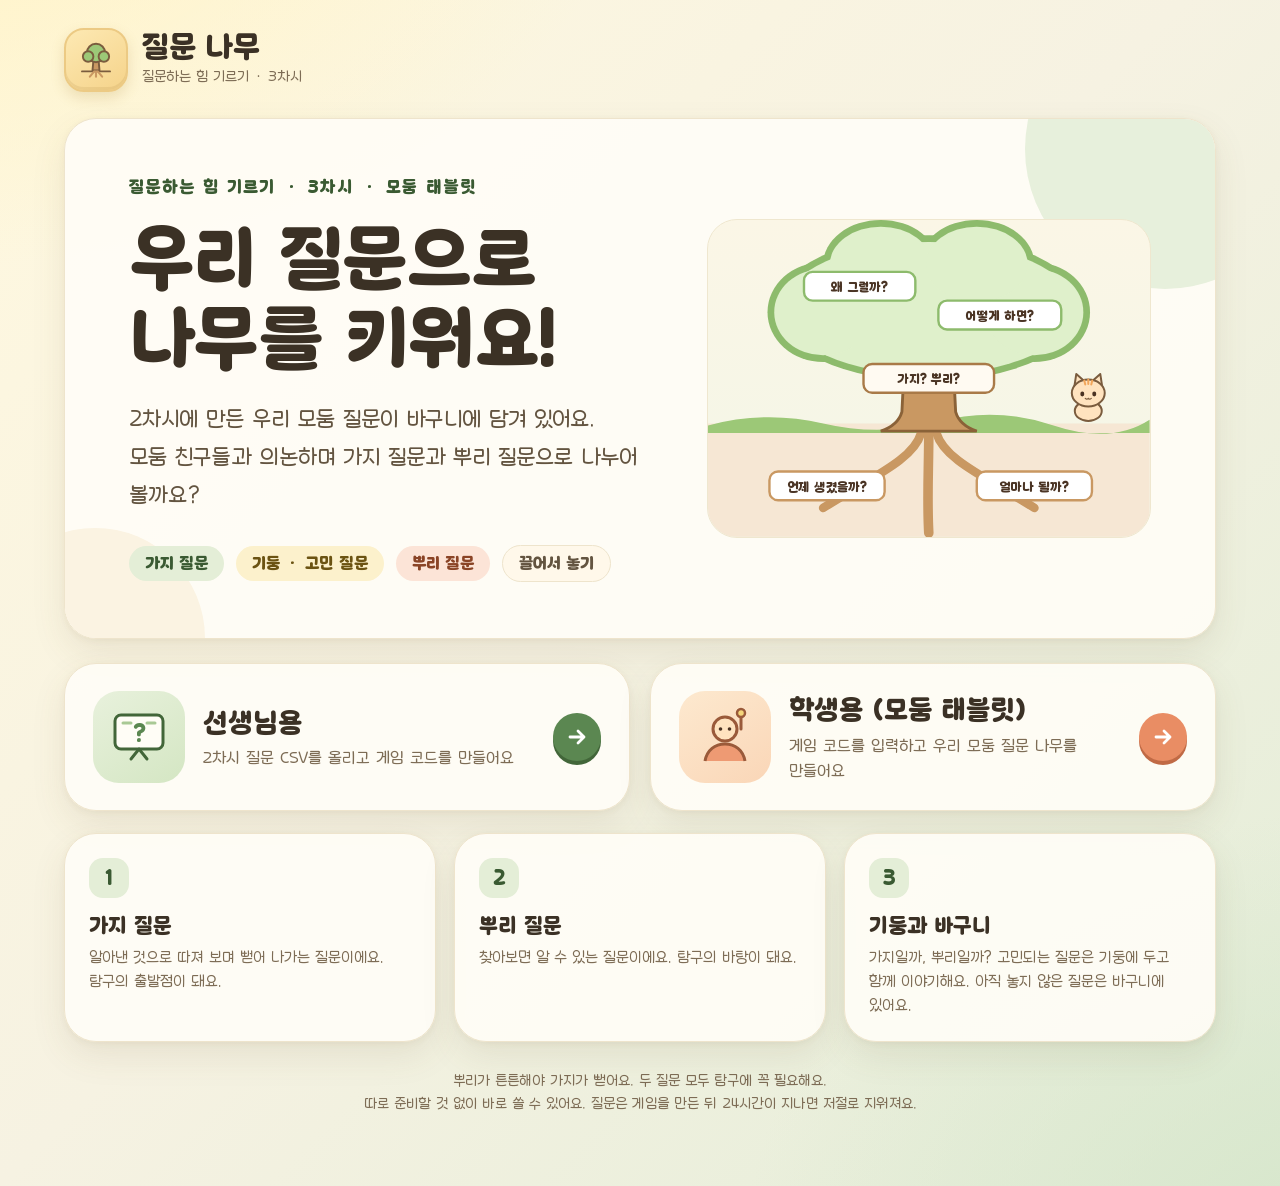
==== index.html @ ee2e4e78 "Add files via upload" ====
<!doctype html>
<html lang="ko">
<head>
  <meta charset="utf-8">
  <meta name="viewport" content="width=device-width, initial-scale=1, viewport-fit=cover">
  <title>질문 나무</title>
  <meta name="description" content="2차시에 만든 질문을 가지 질문과 뿌리 질문으로 나누어 모둠 질문 나무를 만드는 3차시 활동">
  <link rel="icon" href="assets/favicon.svg" type="image/svg+xml">
  <link rel="preload" href="assets/fonts/dunggeunmiso-b.woff2" as="font" type="font/woff2" crossorigin>
  <link rel="stylesheet" href="css/app.css">
</head>
<body>
  <main class="page">
    <header class="topbar">
      <div id="brand"></div>
      <div class="spacer"></div>
    </header>

    <section class="card pad-lg" aria-labelledby="hero-title">
      <span class="deco green" style="width:280px;height:280px;right:-90px;top:-110px"></span>
      <span class="deco cream" style="width:220px;height:220px;left:-80px;bottom:-110px"></span>
      <div class="hero">
        <div>
          <div class="eyebrow">질문하는 힘 기르기 · 3차시 · 모둠 태블릿</div>
          <h1 class="display" id="hero-title">우리 질문으로<br>나무를 키워요!</h1>
          <p class="lead">2차시에 만든 우리 모둠 질문이 바구니에 담겨 있어요.<br>모둠 친구들과 의논하며 가지 질문과 뿌리 질문으로 나누어 볼까요?</p>
          <div class="row">
            <span class="chip">가지 질문</span>
            <span class="chip butter">기둥 · 고민 질문</span>
            <span class="chip apricot">뿌리 질문</span>
            <span class="chip cream">끌어서 놓기</span>
          </div>
        </div>
        <div class="hero-art" id="hero-art"></div>
      </div>
    </section>

    <section class="choices" aria-label="사용자 고르기">
      <a class="choice teacher" href="teacher.html">
        <span class="art" id="art-teacher"></span>
        <span>
          <span class="t">선생님용</span>
          <span class="d" style="display:block">2차시 질문 CSV를 올리고 게임 코드를 만들어요</span>
        </span>
        <span class="go" id="go-1"></span>
      </a>
      <a class="choice student" href="student.html">
        <span class="art" id="art-student"></span>
        <span>
          <span class="t">학생용 (모둠 태블릿)</span>
          <span class="d" style="display:block">게임 코드를 입력하고 우리 모둠 질문 나무를 만들어요</span>
        </span>
        <span class="go" id="go-2"></span>
      </a>
    </section>

    <section class="steps" aria-label="활동 방법">
      <div class="card step">
        <div class="num">1</div>
        <div class="t">가지 질문</div>
        <div class="d">알아낸 것으로 따져 보며 뻗어 나가는 질문이에요. 탐구의 출발점이 돼요.</div>
      </div>
      <div class="card step">
        <div class="num">2</div>
        <div class="t">뿌리 질문</div>
        <div class="d">찾아보면 알 수 있는 질문이에요. 탐구의 바탕이 돼요.</div>
      </div>
      <div class="card step">
        <div class="num">3</div>
        <div class="t">기둥과 바구니</div>
        <div class="d">가지일까, 뿌리일까? 고민되는 질문은 기둥에 두고 함께 이야기해요. 아직 놓지 않은 질문은 바구니에 있어요.</div>
      </div>
    </section>

    <p class="foot">뿌리가 튼튼해야 가지가 뻗어요. 두 질문 모두 탐구에 꼭 필요해요.<br>따로 준비할 것 없이 바로 쓸 수 있어요. 질문은 게임을 만든 뒤 24시간이 지나면 저절로 지워져요.</p>
  </main>

  <script type="module">
    import { brandHtml, heroTreeArt, teacherArt, studentArt, ICON } from './js/ui.js';
    document.getElementById('brand').innerHTML = brandHtml();
    document.getElementById('hero-art').innerHTML = '<div class="art-frame">' + heroTreeArt() + '</div>';
    document.getElementById('art-teacher').innerHTML = teacherArt();
    document.getElementById('art-student').innerHTML = studentArt();
    document.getElementById('go-1').innerHTML = ICON.arrow;
    document.getElementById('go-2').innerHTML = ICON.arrow;
  </script>
</body>
</html>
---- css/app.css ----
/* 질문 기차 게임 · 공통 스타일
   색과 모양은 아래 :root 변수에서 한꺼번에 바꿀 수 있다.
   화면 기준: 노트북(1280~1920px)과 태블릿(가로 1024~1366px, 세로 768~834px). 휴대폰은 고려하지 않는다. */

@font-face {
  font-family: 'Dunggeunmiso';
  src: url('../assets/fonts/dunggeunmiso-r.woff2') format('woff2');
  font-weight: 400;
  font-display: swap;
}
@font-face {
  font-family: 'Dunggeunmiso';
  src: url('../assets/fonts/dunggeunmiso-b.woff2') format('woff2');
  font-weight: 700;
  font-display: swap;
}

:root {
  --font: 'Dunggeunmiso', 'Apple SD Gothic Neo', 'Malgun Gothic', 'Noto Sans KR', sans-serif;

  --bg-1: #fff8df;
  --bg-2: #f6f2e2;
  --bg-3: #e3edd8;

  --paper: #fffdf7;
  --paper-2: #fff8ea;
  --paper-glass: rgba(255, 253, 247, 0.92);
  --line: #eee4cc;
  --line-strong: #e1d0a9;

  --ink: #3b3125;
  --ink-2: #635440;
  --ink-3: #7d6c55;

  --green: #5b8751;
  --green-dark: #426639;
  --green-soft: #e4eed7;
  --green-softer: #f0f5e8;
  --green-ink: #3a5a32;

  --wood: #e8c48a;
  --wood-dark: #c79856;
  --cream-btn: #fff5dc;
  --cream-btn-line: #e8d4a2;
  --cream-btn-shadow: #e2c995;

  --apricot: #e98d64;
  --apricot-dark: #c06a45;
  --apricot-soft: #fce4d7;
  --butter: #f4d57a;
  --butter-soft: #fcf1cc;
  --danger: #b84a3a;
  --danger-soft: #fbe3dd;

  --rail: #c7a676;
  --rail-dark: #a98656;

  --r-xl: 32px;
  --r-lg: 24px;
  --r-md: 18px;
  --r-sm: 12px;

  --shadow-card: 0 14px 34px rgba(112, 90, 48, 0.1), 0 2px 6px rgba(112, 90, 48, 0.06);
  --shadow-soft: 0 6px 16px rgba(112, 90, 48, 0.08);
}

* {
  box-sizing: border-box;
}

html,
body {
  margin: 0;
  padding: 0;
}

html {
  min-height: 100%;
  background-color: var(--bg-2);
  background-image:
    radial-gradient(1100px 620px at -5% -10%, #fff3c6 0%, rgba(255, 243, 198, 0) 62%),
    radial-gradient(1000px 720px at 105% 105%, #d6e6cb 0%, rgba(214, 230, 203, 0) 60%),
    linear-gradient(135deg, var(--bg-1) 0%, var(--bg-2) 48%, var(--bg-3) 100%);
  background-repeat: no-repeat;
  background-size: 100% 100%;
}

body {
  font-family: var(--font);
  color: var(--ink);
  min-height: 100vh;
  background: transparent;
  -webkit-font-smoothing: antialiased;
  line-height: 1.5;
  word-break: keep-all;
  overflow-wrap: break-word;
}

img {
  max-width: 100%;
  display: block;
}

button,
input,
select,
textarea {
  font: inherit;
  color: inherit;
}

a {
  color: var(--green-ink);
}

.sr-only {
  position: absolute !important;
  width: 1px;
  height: 1px;
  overflow: hidden;
  clip: rect(0 0 0 0);
  white-space: nowrap;
}

/* ── 레이아웃 ─────────────────────────────── */

.page {
  max-width: 1200px;
  margin: 0 auto;
  padding: 28px 24px 56px;
}

.page.wide {
  max-width: 1600px;
}

.stack {
  display: flex;
  flex-direction: column;
  gap: 16px;
}

.row {
  display: flex;
  align-items: center;
  gap: 12px;
  flex-wrap: wrap;
}

.spacer {
  flex: 1;
}

.hidden {
  display: none !important;
}

/* ── 머리말(브랜드) ─────────────────────────── */

.topbar {
  display: flex;
  align-items: center;
  gap: 16px;
  margin-bottom: 26px;
  flex-wrap: wrap;
}

.brand {
  display: flex;
  align-items: center;
  gap: 14px;
  text-decoration: none;
  color: inherit;
}

.brand-tile {
  width: 64px;
  height: 64px;
  border-radius: 20px;
  background: linear-gradient(145deg, #fde9b3, #f5d38a);
  border: 2px solid #ecca84;
  box-shadow: inset 0 -3px 0 rgba(150, 110, 40, 0.12), 0 6px 14px rgba(170, 130, 50, 0.2);
  display: flex;
  align-items: center;
  justify-content: center;
  flex-shrink: 0;
}

.brand-name {
  font-size: 30px;
  font-weight: 700;
  line-height: 1.1;
  letter-spacing: -0.01em;
}

.brand-sub {
  font-size: 15px;
  color: var(--ink-3);
}

/* ── 카드 ─────────────────────────────────── */

.card {
  background: var(--paper-glass);
  border: 1px solid var(--line);
  border-radius: var(--r-xl);
  box-shadow: var(--shadow-card);
  position: relative;
  overflow: hidden;
}

.card.pad {
  padding: 32px;
}

.card.pad-lg {
  padding: 56px 64px;
}

.card .deco {
  position: absolute;
  border-radius: 50%;
  pointer-events: none;
  z-index: 0;
}

.card > *:not(.deco) {
  position: relative;
  z-index: 1;
}

.deco.green {
  background: #e7f0dc;
}

.deco.cream {
  background: #fbf3e2;
}

.deco.butter {
  background: #fdf1cf;
}

.section-title {
  font-size: 24px;
  font-weight: 700;
  margin: 0 0 4px;
}

.section-desc {
  color: var(--ink-3);
  margin: 0;
  font-size: 17px;
}

.eyebrow {
  color: var(--green-ink);
  font-weight: 700;
  font-size: 17px;
  letter-spacing: 0.08em;
}

.display {
  font-size: clamp(40px, 5.6vw, 76px);
  line-height: 1.12;
  font-weight: 700;
  margin: 18px 0 22px;
  letter-spacing: -0.01em;
}

.lead {
  font-size: clamp(18px, 2vw, 23px);
  color: var(--ink-2);
  margin: 0 0 30px;
  line-height: 1.65;
}

/* ── 버튼 ─────────────────────────────────── */

.btn {
  border: 0;
  border-radius: var(--r-md);
  padding: 15px 28px;
  min-height: 56px;
  font-size: 20px;
  font-weight: 700;
  display: inline-flex;
  align-items: center;
  justify-content: center;
  gap: 10px;
  cursor: pointer;
  text-decoration: none;
  transition: transform 0.08s ease, box-shadow 0.08s ease, background 0.15s ease, opacity 0.15s;
  user-select: none;
  -webkit-tap-highlight-color: transparent;
  white-space: nowrap;
}

.btn:focus-visible,
.seg button:focus-visible,
.photo-opt:focus-visible,
.choice:focus-visible,
.group-pick:focus-visible {
  outline: 4px solid rgba(91, 135, 81, 0.45);
  outline-offset: 3px;
}

.btn-primary {
  background: var(--green);
  color: #fff;
  box-shadow: 0 5px 0 var(--green-dark), 0 12px 20px rgba(66, 102, 57, 0.2);
}

.btn-primary:hover {
  background: #54804a;
}

.btn-primary:active {
  transform: translateY(4px);
  box-shadow: 0 1px 0 var(--green-dark), 0 4px 10px rgba(66, 102, 57, 0.2);
}

.btn-apricot {
  background: var(--apricot);
  color: #fff;
  box-shadow: 0 5px 0 var(--apricot-dark), 0 12px 20px rgba(192, 106, 69, 0.2);
}

.btn-apricot:active {
  transform: translateY(4px);
  box-shadow: 0 1px 0 var(--apricot-dark);
}

.btn-cream {
  background: var(--cream-btn);
  color: var(--ink);
  border: 1.5px solid var(--cream-btn-line);
  box-shadow: 0 4px 0 var(--cream-btn-shadow);
}

.btn-cream:hover {
  background: #fff1cf;
}

.btn-cream:active {
  transform: translateY(3px);
  box-shadow: 0 1px 0 var(--cream-btn-shadow);
}

.btn-ghost {
  background: transparent;
  color: var(--ink-2);
  min-height: 44px;
  padding: 8px 14px;
}

.btn-ghost:hover {
  background: rgba(255, 255, 255, 0.6);
}

.btn-danger {
  background: #fff;
  color: var(--danger);
  border: 1.5px solid #ecc2b8;
  box-shadow: 0 4px 0 #e8b5aa;
}

.btn-lg {
  min-height: 68px;
  font-size: 24px;
  padding: 18px 36px;
  border-radius: 22px;
}

.btn-sm {
  min-height: 44px;
  font-size: 17px;
  padding: 8px 16px;
  border-radius: 14px;
}

.btn[disabled],
.btn.disabled {
  opacity: 0.45;
  cursor: not-allowed;
  transform: none !important;
}

.btn-icon {
  width: 52px;
  height: 52px;
  min-height: 0;
  padding: 0;
  border-radius: 16px;
}

/* ── 칩 · 배지 ─────────────────────────────── */

.chip {
  display: inline-flex;
  align-items: center;
  gap: 8px;
  padding: 8px 16px;
  border-radius: 999px;
  background: var(--green-soft);
  color: var(--green-ink);
  font-weight: 700;
  font-size: 16px;
  line-height: 1.2;
}

.chip.cream {
  background: var(--paper-2);
  color: var(--ink-2);
  border: 1px solid var(--line);
}

.chip.butter {
  background: var(--butter-soft);
  color: #6b5312;
}

.chip.apricot {
  background: var(--apricot-soft);
  color: #8a4426;
}

.badge {
  display: inline-flex;
  align-items: center;
  justify-content: center;
  min-width: 34px;
  height: 34px;
  padding: 0 10px;
  border-radius: 999px;
  font-weight: 700;
  font-size: 17px;
}

.dot {
  width: 10px;
  height: 10px;
  border-radius: 50%;
  background: #8fbf73;
  display: inline-block;
  flex-shrink: 0;
}

.dot.off {
  background: #cdbfa6;
}

/* ── 입력 ─────────────────────────────────── */

.field {
  display: flex;
  flex-direction: column;
  gap: 8px;
}

.field > label,
.field-label {
  font-weight: 700;
  font-size: 19px;
}

.field .hint {
  font-size: 15px;
  color: var(--ink-3);
}

.input {
  width: 100%;
  font-size: 22px;
  padding: 16px 18px;
  border-radius: var(--r-md);
  border: 2px solid var(--line-strong);
  background: #fffefa;
  color: var(--ink);
  outline: none;
  transition: border-color 0.15s, box-shadow 0.15s;
}

.input:focus {
  border-color: var(--green);
  box-shadow: 0 0 0 4px rgba(91, 135, 81, 0.18);
}

.input::placeholder {
  color: #b2a38a;
}

textarea.input {
  resize: vertical;
  min-height: 140px;
  font-size: 16px;
  font-family: ui-monospace, Menlo, Consolas, monospace;
}

.input.code {
  font-size: 44px;
  letter-spacing: 0.35em;
  text-align: center;
  font-weight: 700;
  padding: 12px 18px 12px calc(18px + 0.35em);
}

/* 세그먼트 선택 */
.seg {
  display: flex;
  flex-wrap: wrap;
  gap: 10px;
}

.seg button {
  min-height: 52px;
  min-width: 64px;
  padding: 10px 18px;
  border-radius: 16px;
  border: 2px solid var(--line-strong);
  background: #fffefa;
  font-size: 19px;
  font-weight: 700;
  color: var(--ink-2);
  cursor: pointer;
  transition: all 0.12s;
}

.seg button[aria-pressed='true'] {
  border-color: var(--green);
  background: var(--green-soft);
  color: var(--green-ink);
  box-shadow: 0 3px 0 #c5d8b6;
}

.stepper {
  display: inline-flex;
  align-items: center;
  gap: 14px;
}

.stepper .value {
  font-size: 34px;
  font-weight: 700;
  min-width: 70px;
  text-align: center;
}

/* ── 알림 띠 · 토스트 · 모달 ───────────────── */

.notice {
  display: flex;
  gap: 14px;
  align-items: flex-start;
  padding: 16px 20px;
  border-radius: var(--r-lg);
  background: var(--butter-soft);
  border: 1px solid #f0dc9c;
  color: #5e4a12;
  font-size: 17px;
}

.notice.green {
  background: var(--green-softer);
  border-color: #d3e3c4;
  color: var(--green-ink);
}

.notice.apricot {
  background: var(--apricot-soft);
  border-color: #f2c4ad;
  color: #7b3c20;
}

.notice strong {
  display: block;
  font-size: 18px;
}

#toasts {
  position: fixed;
  top: 18px;
  left: 50%;
  transform: translateX(-50%);
  z-index: 1000;
  display: flex;
  flex-direction: column;
  gap: 10px;
  align-items: center;
  pointer-events: none;
  width: min(92vw, 560px);
}

.toast {
  pointer-events: auto;
  background: #3b3125;
  color: #fff8ea;
  padding: 14px 22px;
  border-radius: 18px;
  font-size: 18px;
  box-shadow: 0 10px 26px rgba(40, 30, 15, 0.25);
  animation: toast-in 0.25s ease;
  text-align: center;
}

.toast.good {
  background: var(--green-dark);
}

.toast.warn {
  background: #8a4a2a;
}

@keyframes toast-in {
  from {
    opacity: 0;
    transform: translateY(-10px);
  }
}

.modal-back {
  position: fixed;
  inset: 0;
  background: rgba(59, 45, 25, 0.38);
  backdrop-filter: blur(3px);
  -webkit-backdrop-filter: blur(3px);
  z-index: 900;
  display: flex;
  align-items: center;
  justify-content: center;
  padding: 20px;
  animation: fade 0.18s ease;
}

.modal {
  background: var(--paper);
  border-radius: var(--r-xl);
  border: 1px solid var(--line);
  box-shadow: 0 24px 60px rgba(40, 30, 15, 0.3);
  max-width: 560px;
  width: 100%;
  max-height: 92vh;
  overflow: auto;
  padding: 30px;
}

.modal.wide {
  max-width: 1100px;
  padding: 18px;
}

.modal h2 {
  margin: 0 0 8px;
  font-size: 26px;
}

.modal p {
  color: var(--ink-2);
  font-size: 18px;
  margin: 0 0 20px;
}

.modal .actions {
  display: flex;
  gap: 12px;
  justify-content: flex-end;
  flex-wrap: wrap;
  margin-top: 8px;
}

@keyframes fade {
  from {
    opacity: 0;
  }
}

.offline-bar {
  position: fixed;
  left: 0;
  right: 0;
  bottom: 0;
  z-index: 950;
  background: #8a4a2a;
  color: #fff;
  text-align: center;
  padding: 10px 16px;
  font-size: 17px;
}

/* ── 시작 화면 ─────────────────────────────── */

.hero {
  display: grid;
  grid-template-columns: minmax(0, 1.25fr) minmax(0, 1fr);
  gap: 24px;
  align-items: center;
}

.hero-art {
  display: flex;
  align-items: center;
  justify-content: center;
}

.hero-art .art-frame {
  width: 100%;
  max-width: 470px;
  border-radius: 30px;
  overflow: hidden;
  background: linear-gradient(180deg, #fbf6e6 0%, #f3f6e7 100%);
  border: 1px solid #efe7cf;
}

.hero-art svg {
  width: 100%;
  height: auto;
  display: block;
}

.choices {
  display: grid;
  grid-template-columns: repeat(2, minmax(0, 1fr));
  gap: 20px;
  margin-top: 24px;
}

.choice {
  display: flex;
  gap: 18px;
  align-items: center;
  padding: 26px 28px;
  border-radius: var(--r-xl);
  border: 1.5px solid var(--line);
  background: var(--paper-glass);
  box-shadow: var(--shadow-card);
  text-decoration: none;
  color: inherit;
  position: relative;
  overflow: hidden;
  transition: transform 0.15s ease, box-shadow 0.15s ease, border-color 0.15s;
}

.choice:hover {
  transform: translateY(-3px);
  border-color: #d9c792;
  box-shadow: 0 20px 40px rgba(112, 90, 48, 0.14);
}

.choice .art {
  width: 92px;
  height: 92px;
  border-radius: 26px;
  display: flex;
  align-items: center;
  justify-content: center;
  flex-shrink: 0;
}

.choice.teacher .art {
  background: linear-gradient(145deg, #e8f1dc, #d4e6c3);
}

.choice.student .art {
  background: linear-gradient(145deg, #fde9cf, #fad6b7);
}

.choice .t {
  font-size: 27px;
  font-weight: 700;
}

.choice .d {
  color: var(--ink-3);
  font-size: 17px;
  margin-top: 2px;
}

.choice .go {
  margin-left: auto;
  width: 48px;
  height: 48px;
  border-radius: 50%;
  display: flex;
  align-items: center;
  justify-content: center;
  flex-shrink: 0;
}

.choice.teacher .go {
  background: var(--green);
  box-shadow: 0 4px 0 var(--green-dark);
}

.choice.student .go {
  background: var(--apricot);
  box-shadow: 0 4px 0 var(--apricot-dark);
}

.steps {
  display: grid;
  grid-template-columns: repeat(3, minmax(0, 1fr));
  gap: 18px;
  margin-top: 22px;
}

.step {
  padding: 24px;
}

.step .num {
  width: 40px;
  height: 40px;
  border-radius: 14px;
  background: var(--green-soft);
  color: var(--green-ink);
  font-weight: 700;
  font-size: 20px;
  display: flex;
  align-items: center;
  justify-content: center;
  margin-bottom: 12px;
}

.step .t {
  font-size: 21px;
  font-weight: 700;
}

.step .d {
  color: var(--ink-3);
  font-size: 16px;
  margin-top: 4px;
}

.foot {
  margin-top: 28px;
  text-align: center;
  color: var(--ink-3);
  font-size: 15px;
}

/* ── 사진 고르기 ───────────────────────────── */

.photo-grid {
  display: grid;
  grid-template-columns: repeat(4, minmax(0, 1fr));
  gap: 16px;
}

.photo-opt {
  border: 2px solid var(--line);
  background: #fffefa;
  border-radius: 22px;
  padding: 8px 8px 12px;
  cursor: pointer;
  text-align: left;
  position: relative;
  transition: border-color 0.15s, box-shadow 0.15s, transform 0.15s;
}

.photo-opt:hover {
  transform: translateY(-2px);
}

.photo-opt img,
.photo-opt .upload-face {
  width: 100%;
  aspect-ratio: 16 / 9;
  object-fit: cover;
  border-radius: 15px;
  background: #efe6d2;
}

.photo-opt .upload-face {
  display: flex;
  flex-direction: column;
  align-items: center;
  justify-content: center;
  gap: 6px;
  border: 2px dashed #d8c69c;
  background: #fffaf0;
  color: var(--ink-3);
  font-size: 15px;
}

.photo-opt .pt {
  font-weight: 700;
  font-size: 17px;
  margin: 10px 6px 0;
  line-height: 1.3;
}

.photo-opt .ph {
  font-size: 14px;
  color: var(--ink-3);
  margin: 2px 6px 0;
  line-height: 1.35;
}

.photo-opt[aria-pressed='true'] {
  border-color: var(--green);
  box-shadow: 0 0 0 4px rgba(91, 135, 81, 0.2);
}

.photo-opt .check {
  position: absolute;
  top: 16px;
  right: 16px;
  width: 36px;
  height: 36px;
  border-radius: 50%;
  background: var(--green);
  display: none;
  align-items: center;
  justify-content: center;
  box-shadow: 0 3px 0 var(--green-dark);
}

.photo-opt[aria-pressed='true'] .check {
  display: flex;
}

/* ── 설정 폼 ───────────────────────────────── */

.setup-grid {
  display: grid;
  grid-template-columns: minmax(0, 1fr) minmax(0, 1fr);
  gap: 28px 36px;
}

.setup-grid .full {
  grid-column: 1 / -1;
}

.form-num {
  display: inline-flex;
  width: 30px;
  height: 30px;
  border-radius: 10px;
  background: var(--green-soft);
  color: var(--green-ink);
  align-items: center;
  justify-content: center;
  font-size: 16px;
  font-weight: 700;
  margin-right: 8px;
}

.mode-pick {
  display: grid;
  grid-template-columns: repeat(2, minmax(0, 1fr));
  gap: 14px;
}

.mode-pick button {
  text-align: left;
  padding: 18px 20px;
  border-radius: 20px;
  border: 2px solid var(--line-strong);
  background: #fffefa;
  cursor: pointer;
}

.mode-pick button .t {
  font-weight: 700;
  font-size: 20px;
}

.mode-pick button .d {
  font-size: 15px;
  color: var(--ink-3);
  margin-top: 2px;
}

.mode-pick button[aria-pressed='true'] {
  border-color: var(--green);
  background: var(--green-softer);
  box-shadow: 0 3px 0 #c5d8b6;
}

.mode-pick button[disabled] {
  opacity: 0.55;
  cursor: not-allowed;
}

/* ── 대기실 ───────────────────────────────── */

.lobby {
  display: grid;
  grid-template-columns: 420px minmax(0, 1fr);
  gap: 24px;
  align-items: start;
}

.code-tiles {
  display: flex;
  gap: 12px;
  justify-content: center;
}

.code-tiles span {
  width: 82px;
  height: 104px;
  border-radius: 22px;
  background: #fff;
  border: 1.5px solid var(--line);
  box-shadow: 0 6px 0 #ece0c4;
  font-size: 64px;
  font-weight: 700;
  display: flex;
  align-items: center;
  justify-content: center;
  color: var(--ink);
}

.qr-box {
  background: #fff;
  border-radius: 22px;
  border: 1.5px solid var(--line);
  padding: 14px;
  width: 210px;
  height: 210px;
  margin: 0 auto;
}

.qr-box svg {
  width: 100%;
  height: 100%;
  display: block;
}

.join-url {
  font-size: 15px;
  color: var(--ink-3);
  text-align: center;
  word-break: break-all;
}

.groups-grid {
  display: grid;
  grid-template-columns: repeat(auto-fill, minmax(230px, 1fr));
  gap: 16px;
}

.group-card {
  border-radius: 24px;
  background: var(--paper-glass);
  border: 1.5px solid var(--line);
  box-shadow: var(--shadow-soft);
  overflow: hidden;
  min-height: 170px;
  display: flex;
  flex-direction: column;
}

.group-card .gh {
  display: flex;
  align-items: center;
  gap: 10px;
  padding: 12px 16px;
  font-weight: 700;
  font-size: 20px;
}

.group-card .gb {
  padding: 10px 14px 14px;
  display: flex;
  flex-wrap: wrap;
  gap: 8px;
  align-content: flex-start;
  flex: 1;
}

.group-card .empty {
  color: var(--ink-3);
  font-size: 15px;
  padding: 4px 2px;
}

.pchip {
  display: inline-flex;
  align-items: center;
  gap: 7px;
  padding: 7px 12px;
  border-radius: 999px;
  background: #fff;
  border: 1.5px solid var(--line);
  font-size: 17px;
  font-weight: 700;
  cursor: pointer;
}

.pchip .ord {
  font-size: 13px;
  color: var(--ink-3);
  font-weight: 700;
}

.pchip.off {
  opacity: 0.55;
}

.pchip.me {
  border-color: var(--green);
  background: var(--green-softer);
}

.pchip.turn {
  border-color: #e3b33b;
  background: var(--butter-soft);
  box-shadow: 0 3px 0 #ead48d;
}

.big-count {
  font-size: 18px;
  color: var(--ink-2);
}

/* ── 기차 ─────────────────────────────────── */

.lanes {
  display: flex;
  flex-direction: column;
  gap: 12px;
}

.lane {
  display: grid;
  grid-template-columns: 150px minmax(0, 1fr) 110px;
  align-items: center;
  gap: 14px;
  padding: 10px 18px 10px 16px;
  background: rgba(255, 253, 247, 0.72);
  border: 1px solid var(--line);
  border-radius: 24px;
  min-height: 104px;
  position: relative;
}

.lane.is-lead {
  background: rgba(253, 243, 206, 0.85);
  border-color: #efd88e;
}

.lane .who {
  display: flex;
  flex-direction: column;
  gap: 2px;
  min-width: 0;
}

.lane .gname {
  font-size: 26px;
  font-weight: 700;
  display: flex;
  align-items: center;
  gap: 8px;
}

.lane .turn-now {
  font-size: 17px;
  color: var(--ink-2);
  white-space: nowrap;
  overflow: hidden;
  text-overflow: ellipsis;
}

.lane .count {
  text-align: right;
}

.lane .count .n {
  font-size: 40px;
  font-weight: 700;
  line-height: 1;
}

.lane .count .u {
  font-size: 16px;
  color: var(--ink-3);
}

.track {
  position: relative;
  height: var(--track-h, 88px);
  display: flex;
  align-items: flex-end;
  padding-bottom: 12px;
  overflow: hidden;
}

.track::before {
  content: '';
  position: absolute;
  left: 0;
  right: 0;
  bottom: 4px;
  height: 7px;
  border-top: 3px solid var(--rail);
  border-bottom: 3px solid var(--rail);
  background: repeating-linear-gradient(90deg, transparent 0 14px, var(--rail-dark) 14px 18px);
  opacity: 0.85;
}

.train {
  display: flex;
  align-items: flex-end;
  gap: var(--gap, 6px);
  position: relative;
  z-index: 1;
}

.loco {
  flex-shrink: 0;
  margin-right: 2px;
}

.car {
  --w: 48px;
  width: var(--w);
  height: calc(var(--w) * 0.86);
  border-radius: calc(var(--w) * 0.2);
  background: var(--car-bg, #fffdf6);
  border: 2.5px solid #7a5c3e;
  display: flex;
  align-items: center;
  justify-content: center;
  font-weight: 700;
  font-size: calc(var(--w) * 0.46);
  color: #8a6a4a;
  position: relative;
  flex-shrink: 0;
  margin-bottom: 6px;
}

.car::before,
.car::after {
  content: '';
  position: absolute;
  bottom: -8px;
  width: 11px;
  height: 11px;
  border-radius: 50%;
  background: #ffe3bf;
  border: 2.5px solid #7a5c3e;
}

.car::before {
  left: 18%;
}

.car::after {
  right: 18%;
}

.car.new {
  animation: car-in 0.45s cubic-bezier(0.2, 0.9, 0.3, 1.3);
}

@keyframes car-in {
  from {
    transform: translateX(40px) scale(0.6);
    opacity: 0;
  }
}

.more {
  flex-shrink: 0;
  margin-bottom: 10px;
  padding: 6px 12px;
  border-radius: 999px;
  background: #fff;
  border: 2px dashed #b99a74;
  font-weight: 700;
  font-size: 17px;
}

/* 질문이 보이는 칸 (우리 모둠, 결과) */
.qcars {
  display: flex;
  gap: 14px;
  overflow-x: auto;
  padding: 6px 4px 16px;
  scroll-behavior: smooth;
  align-items: stretch;
}

.qcar {
  flex: 0 0 220px;
  border-radius: 18px;
  background: #fffdf6;
  border: 2px solid #8a6a4a;
  padding: 12px 14px 16px;
  position: relative;
  box-shadow: 0 4px 0 #e6d6b6;
}

.qcar .meta {
  font-size: 14px;
  color: var(--ink-3);
  display: flex;
  justify-content: space-between;
  gap: 8px;
}

.qcar .q {
  font-size: 19px;
  line-height: 1.4;
  margin-top: 4px;
  word-break: keep-all;
  overflow-wrap: anywhere;
}

.qcar.new {
  animation: car-in 0.45s cubic-bezier(0.2, 0.9, 0.3, 1.3);
}

.qcar.next {
  border-style: dashed;
  border-color: #c3a983;
  background: transparent;
  box-shadow: none;
  color: var(--ink-3);
  display: flex;
  align-items: center;
  justify-content: center;
  font-size: 17px;
  flex-basis: 140px;
}

/* ── 진행 화면 머리 ─────────────────────────── */

.board-head {
  display: grid;
  grid-template-columns: 280px minmax(0, 1fr) auto;
  gap: 20px;
  align-items: stretch;
  margin-bottom: 18px;
}

.photo-frame {
  border-radius: 22px;
  overflow: hidden;
  border: 1.5px solid var(--line);
  background: #efe6d2;
  box-shadow: var(--shadow-soft);
  cursor: zoom-in;
  padding: 0;
  display: block;
  width: 100%;
}

.photo-frame img {
  width: 100%;
  aspect-ratio: 16 / 9;
  object-fit: cover;
}

.rules {
  display: flex;
  flex-direction: column;
  gap: 8px;
  justify-content: center;
}

.rules .chip {
  font-size: 18px;
  align-self: flex-start;
}

.timer-card {
  padding: 16px 26px;
  text-align: center;
  min-width: 220px;
  display: flex;
  flex-direction: column;
  justify-content: center;
}

.timer-card .lbl {
  font-size: 16px;
  color: var(--ink-3);
}

.timer {
  font-size: 66px;
  font-weight: 700;
  line-height: 1.05;
  font-variant-numeric: tabular-nums;
}

.timer.low {
  color: var(--apricot-dark);
}

.progress {
  height: 10px;
  border-radius: 999px;
  background: #efe6d2;
  overflow: hidden;
  margin-top: 8px;
}

.progress > i {
  display: block;
  height: 100%;
  background: var(--green);
  border-radius: 999px;
  transition: width 0.4s linear;
}

.board-foot {
  display: flex;
  align-items: center;
  gap: 16px;
  margin-top: 18px;
  flex-wrap: wrap;
}

.cheer {
  display: flex;
  align-items: center;
  gap: 12px;
  font-size: 19px;
  color: var(--ink-2);
}

.pause-cover {
  position: fixed;
  inset: 0;
  z-index: 800;
  background: rgba(255, 250, 235, 0.82);
  backdrop-filter: blur(4px);
  -webkit-backdrop-filter: blur(4px);
  display: flex;
  flex-direction: column;
  align-items: center;
  justify-content: center;
  gap: 16px;
  text-align: center;
  font-size: 30px;
  font-weight: 700;
}

/* ── 결과 ─────────────────────────────────── */

.podium {
  display: grid;
  grid-template-columns: repeat(auto-fill, minmax(200px, 1fr));
  gap: 14px;
}

.rank-card {
  border-radius: 24px;
  padding: 18px 20px;
  background: var(--paper-glass);
  border: 1.5px solid var(--line);
  display: flex;
  align-items: center;
  gap: 14px;
}

.rank-card.first {
  background: linear-gradient(145deg, #fff3c9, #fde6a6);
  border-color: #efd27d;
  box-shadow: 0 8px 0 #ecd28a;
}

.rank-card .rk {
  font-size: 30px;
  font-weight: 700;
  width: 54px;
  height: 54px;
  border-radius: 18px;
  background: #fff;
  display: flex;
  align-items: center;
  justify-content: center;
  flex-shrink: 0;
}

.rank-card .gn {
  font-size: 22px;
  font-weight: 700;
}

.rank-card .ln {
  color: var(--ink-2);
  font-size: 17px;
}

.result-group {
  padding: 22px 24px 10px;
}

.result-group .rh {
  display: flex;
  align-items: center;
  gap: 12px;
  margin-bottom: 8px;
  flex-wrap: wrap;
}

.result-group .rh .gn {
  font-size: 24px;
  font-weight: 700;
}

.qcar .del {
  opacity: 0;
  position: absolute;
  top: 6px;
  right: 6px;
  border: 0;
  background: transparent;
  color: var(--ink-3);
  cursor: pointer;
  font-size: 14px;
  padding: 4px 8px;
  border-radius: 8px;
}

.qcar:hover .del,
.qcar .del:focus-visible {
  opacity: 1;
}

.qcar .del:hover {
  background: var(--danger-soft);
  color: var(--danger);
}

.tabs {
  display: flex;
  gap: 8px;
  flex-wrap: wrap;
}

.tabs button {
  border: 2px solid var(--line-strong);
  background: #fffefa;
  border-radius: 999px;
  padding: 8px 16px;
  font-weight: 700;
  font-size: 17px;
  cursor: pointer;
}

.tabs button[aria-selected='true'] {
  border-color: var(--green);
  background: var(--green-soft);
  color: var(--green-ink);
}

/* ── 학생 플레이 화면 ─────────────────────────── */

.play {
  display: grid;
  gap: 16px;
  grid-template-columns: minmax(0, 1fr);
  grid-template-areas: 'photo' 'turn' 'compose' 'lens' 'train';
  align-items: start;
}

.play .p-photo {
  grid-area: photo;
}

.play .p-turn {
  grid-area: turn;
}

.play .p-compose {
  grid-area: compose;
}

.play .p-lens {
  grid-area: lens;
}

.play .p-train {
  grid-area: train;
  margin-top: 0;
}

.play-top {
  margin-bottom: 16px;
}

.turnbar {
  display: flex;
  align-items: center;
  gap: 8px;
  flex-wrap: wrap;
}

.turnbar .arrow {
  color: #b99a74;
  font-size: 18px;
}

.compose {
  padding: 24px;
}

.compose .ask {
  font-size: 26px;
  font-weight: 700;
  line-height: 1.35;
}

.compose .sub {
  color: var(--ink-3);
  font-size: 17px;
  margin-top: 2px;
}

.compose .input {
  margin-top: 16px;
  font-size: 24px;
  padding: 18px 20px;
}

.compose .count-hint {
  text-align: right;
  font-size: 14px;
  color: var(--ink-3);
  margin-top: 6px;
}

.compose.waiting {
  background: rgba(255, 253, 247, 0.7);
}

.compose.my-turn {
  border: 2px solid #e8c45d;
  box-shadow: 0 0 0 6px rgba(244, 213, 122, 0.35), var(--shadow-card);
}

.overlap {
  margin-top: 14px;
  padding: 14px 16px;
  border-radius: 16px;
  background: var(--apricot-soft);
  border: 1.5px solid #f0bfa6;
  color: #7a3a1e;
  font-size: 18px;
}

.overlap .acts {
  display: flex;
  gap: 10px;
  margin-top: 10px;
  flex-wrap: wrap;
}

.side-card {
  padding: 22px;
}

.len-row {
  display: grid;
  grid-template-columns: 104px minmax(0, 1fr) 36px;
  align-items: center;
  gap: 10px;
  margin: 10px 0;
  font-size: 17px;
}

.len-row .bar {
  height: 18px;
  border-radius: 999px;
  background: #efe6d2;
  overflow: hidden;
}

.len-row .bar i {
  display: block;
  height: 100%;
  border-radius: 999px;
  transition: width 0.5s ease;
}

.len-row .v {
  text-align: right;
  font-weight: 700;
}

.len-row.mine {
  font-weight: 700;
}

.my-train {
  margin-top: 20px;
  padding: 16px 18px 6px;
}

.my-train .head {
  display: flex;
  align-items: center;
  gap: 12px;
  flex-wrap: wrap;
}

.group-picks {
  display: grid;
  grid-template-columns: repeat(auto-fill, minmax(170px, 1fr));
  gap: 14px;
}

.group-pick {
  border-radius: 24px;
  border: 2px solid var(--line);
  background: #fffefa;
  padding: 18px;
  cursor: pointer;
  text-align: left;
  min-height: 130px;
  display: flex;
  flex-direction: column;
  gap: 8px;
  transition: transform 0.12s, box-shadow 0.12s;
}

.group-pick:hover {
  transform: translateY(-2px);
  box-shadow: var(--shadow-soft);
}

.group-pick .gt {
  display: flex;
  align-items: center;
  gap: 10px;
  font-size: 22px;
  font-weight: 700;
}

.group-pick .gm {
  font-size: 15px;
  color: var(--ink-3);
  line-height: 1.4;
}

.group-pick[aria-pressed='true'] {
  border-color: var(--green);
  box-shadow: 0 0 0 4px rgba(91, 135, 81, 0.2);
}

.bubble {
  position: relative;
  background: #fff;
  border: 1.5px solid var(--line);
  border-radius: 22px;
  padding: 14px 18px;
  font-size: 19px;
  box-shadow: var(--shadow-soft);
  line-height: 1.45;
}

.mascot-row {
  display: flex;
  align-items: flex-end;
  gap: 12px;
}

.center-card {
  max-width: 640px;
  margin: 0 auto;
}

.empty-state {
  text-align: center;
  padding: 40px 20px;
  color: var(--ink-3);
}

.room-list {
  display: flex;
  flex-direction: column;
  gap: 10px;
}

.room-item {
  display: flex;
  align-items: center;
  gap: 12px;
  padding: 12px 16px;
  border-radius: 18px;
  background: #fffefa;
  border: 1px solid var(--line);
  flex-wrap: wrap;
}

.room-item .rc {
  font-size: 24px;
  font-weight: 700;
  letter-spacing: 0.1em;
}

.steps-setup {
  counter-reset: s;
  display: flex;
  flex-direction: column;
  gap: 16px;
}

.steps-setup li {
  list-style: none;
}

.setup-step {
  display: grid;
  grid-template-columns: 46px minmax(0, 1fr);
  gap: 16px;
  padding: 20px 22px;
  border-radius: 22px;
  background: #fffefa;
  border: 1px solid var(--line);
}

.setup-step .sn {
  width: 46px;
  height: 46px;
  border-radius: 16px;
  background: var(--green-soft);
  color: var(--green-ink);
  font-weight: 700;
  font-size: 22px;
  display: flex;
  align-items: center;
  justify-content: center;
}

.setup-step h3 {
  margin: 4px 0 6px;
  font-size: 21px;
}

.setup-step p,
.setup-step li {
  font-size: 17px;
  color: var(--ink-2);
}

.setup-step ol {
  margin: 6px 0 0;
  padding-left: 22px;
}

.setup-step ol li {
  list-style: decimal;
  margin: 3px 0;
}

pre.rules-code {
  background: #3b3125;
  color: #fff3dc;
  border-radius: 16px;
  padding: 16px;
  font-size: 12.5px;
  max-height: 220px;
  overflow: auto;
  white-space: pre;
}

/* ── 노트북 · 태블릿 화면 맞춤 ─────────────────── */

/* 학생 게임 화면: 가로로 넓은 화면(노트북, 태블릿 가로)은 두 칸으로 */
@media (min-width: 1000px) {
  .play {
    grid-template-columns: minmax(0, 1fr) minmax(400px, 0.9fr);
    grid-template-areas:
      'photo compose'
      'turn compose'
      'train lens';
  }
  .play .p-lens,
  .play .p-train {
    align-self: stretch;
  }
}

/* 선생님 진행 화면: 화면 한 장에 모든 모둠 기차가 보이도록 */
.page.board-mode {
  max-width: none;
  height: 100vh;
  height: 100dvh;
  display: flex;
  flex-direction: column;
  padding: 16px 28px 16px;
  overflow: hidden;
}

.board-mode .topbar {
  margin-bottom: 12px;
  flex-shrink: 0;
  flex-wrap: nowrap;
}

.board-mode .photo-frame {
  height: 100%;
  min-height: 110px;
}

.board-mode .photo-frame img {
  height: 100%;
  aspect-ratio: auto;
  object-fit: cover;
}

.board-mode .board-head {
  margin-bottom: 14px;
  flex-shrink: 0;
}

.board-mode .rules {
  padding: 18px 22px;
}

.board-mode .rules .chip {
  font-size: 19px;
}

.board-mode .lanes {
  flex: 1 1 auto;
  min-height: 0;
  overflow-y: auto;
  padding: 2px;
}

.board-mode .lane {
  flex: 0 0 var(--lane-h, 104px);
  min-height: 0;
  height: var(--lane-h, 104px);
}

.board-mode .board-foot {
  margin-top: 12px;
  flex-shrink: 0;
  flex-wrap: nowrap;
}

.board-mode .cheer {
  flex: 1 1 auto;
  min-width: 0;
}

.board-mode .cheer .bubble {
  white-space: nowrap;
  overflow: hidden;
  text-overflow: ellipsis;
  min-width: 0;
}

.board-mode .board-foot .btn {
  flex-shrink: 0;
}

/* 높이가 낮은 노트북(1366×768 등) */
@media (max-height: 860px) {
  .board-mode .brand-tile {
    width: 50px;
    height: 50px;
    border-radius: 16px;
  }
  .board-mode .brand-name {
    font-size: 25px;
  }
  .board-mode .board-head {
    grid-template-columns: 220px minmax(0, 1fr) 210px;
    gap: 14px;
  }
  .board-mode .rules {
    padding: 12px 16px;
    gap: 6px;
  }
  .board-mode .rules .chip {
    font-size: 16px;
    padding: 6px 14px;
  }
  .board-mode .timer-card {
    padding: 10px 18px;
    min-width: 0;
  }
  .board-mode .timer {
    font-size: 50px;
  }
  .board-mode .cheer svg {
    width: 50px;
    height: 50px;
  }
}

@media (max-width: 1100px) {
  .page {
    padding-left: 22px;
    padding-right: 22px;
  }
  .lobby {
    grid-template-columns: minmax(0, 1fr);
  }
  .photo-grid {
    grid-template-columns: repeat(2, minmax(0, 1fr));
  }
  .board-mode .board-head {
    grid-template-columns: 220px minmax(0, 1fr) 210px;
  }
}

/* 태블릿 세로 */
@media (max-width: 900px) {
  .hero {
    grid-template-columns: minmax(0, 1fr);
  }
  .hero-art {
    order: -1;
  }
  .hero-art .art-frame {
    max-width: 400px;
  }
  .card.pad-lg {
    padding: 38px 34px;
  }
  .board-mode .board-head {
    grid-template-columns: 190px minmax(0, 1fr) 180px;
  }
  .board-mode .rules .chip {
    font-size: 15px;
  }
  .board-mode .timer {
    font-size: 44px;
  }
  .board-mode .brand-sub {
    display: none;
  }
  .board-mode .cheer svg {
    display: none;
  }
  /* 태블릿 세로: 모둠 이름·칸 수는 위 줄, 기차는 아래 줄에 넓게 */
  .board-mode .lane {
    grid-template-columns: minmax(0, 1fr) auto;
    grid-template-rows: auto 1fr;
    align-items: center;
    row-gap: 0;
    padding: 8px 16px 6px;
  }
  .board-mode .lane .who {
    flex-direction: row;
    align-items: center;
    gap: 14px;
  }
  .board-mode .lane .track {
    grid-column: 1 / -1;
    grid-row: 2;
  }
  .board-mode .lane .count {
    display: flex;
    align-items: baseline;
    gap: 4px;
  }
  .board-mode .lane .count .n {
    font-size: 30px;
  }
}

@media (prefers-reduced-motion: reduce) {
  *,
  *::before,
  *::after {
    animation: none !important;
    transition: none !important;
    scroll-behavior: auto !important;
  }
}

.qcars.wrap {
  flex-wrap: wrap;
  overflow: visible;
}

.qcars.wrap .qcar {
  flex: 0 1 230px;
}

.lanes.compact {
  gap: 8px;
}

.lanes.compact .lane {
  padding-top: 6px;
  padding-bottom: 6px;
}

.lanes.compact .lane .count .n {
  font-size: 32px;
}

/* ── 시작 · 마지막 5초 · 끝 효과 ─────────────────── */

#fx-layer {
  position: fixed;
  inset: 0;
  z-index: 1200;
  pointer-events: none;
  display: flex;
  align-items: center;
  justify-content: center;
}

.fx-count {
  width: min(40vh, 280px);
  height: min(40vh, 280px);
  border-radius: 50%;
  background: rgba(233, 141, 100, 0.94);
  border: 6px solid #fff6ea;
  box-shadow: 0 20px 50px rgba(150, 70, 30, 0.35);
  display: flex;
  align-items: center;
  justify-content: center;
  animation: fx-pop 0.9s ease-out forwards;
}

.fx-count span {
  font-size: min(26vh, 190px);
  font-weight: 700;
  color: #fff;
  line-height: 1;
}

@keyframes fx-pop {
  0% {
    transform: scale(0.4);
    opacity: 0;
  }
  18% {
    transform: scale(1.08);
    opacity: 1;
  }
  30% {
    transform: scale(1);
  }
  80% {
    opacity: 1;
  }
  100% {
    transform: scale(0.92);
    opacity: 0;
  }
}

.fx-banner {
  animation: fx-banner 0.5s cubic-bezier(0.2, 0.9, 0.3, 1.25);
}

.fx-card {
  background: #fffdf7;
  border: 3px solid #ecca84;
  border-radius: 40px;
  padding: 30px 64px 34px;
  text-align: center;
  box-shadow: 0 8px 0 #ecd28a, 0 30px 70px rgba(110, 80, 30, 0.28);
}

.fx-card svg {
  animation: fx-ring 0.5s ease-in-out 3;
  transform-origin: 50% 10%;
}

.fx-title {
  font-size: clamp(44px, 7vw, 76px);
  font-weight: 700;
  line-height: 1.15;
  margin-top: 6px;
}

.fx-sub {
  font-size: 22px;
  color: var(--ink-2);
  margin-top: 4px;
}

@keyframes fx-banner {
  from {
    transform: translateY(-30px) scale(0.85);
    opacity: 0;
  }
}

@keyframes fx-ring {
  0%,
  100% {
    transform: rotate(0);
  }
  25% {
    transform: rotate(-16deg);
  }
  75% {
    transform: rotate(16deg);
  }
}

/* ════════════════════════════════════════════════
   구글 시트 버전 추가 스타일
   ════════════════════════════════════════════════ */

/* 대기실 모둠 카드 (누르면 태블릿 관리) */
.group-card.clickable {
  font: inherit;
  color: inherit;
  text-align: left;
  padding: 0;
  cursor: pointer;
  width: 100%;
  transition: transform 0.12s, box-shadow 0.12s;
}
.group-card.clickable:hover {
  transform: translateY(-2px);
  box-shadow: var(--shadow-card);
}
.group-card .conn {
  display: inline-flex;
  align-items: center;
  gap: 6px;
  font-size: 15px;
  font-weight: 400;
  color: var(--green-ink);
}
.group-card .conn.off {
  color: var(--apricot-dark);
}
.group-pick.taken {
  opacity: 0.55;
  cursor: not-allowed;
}
.group-pick.taken:hover {
  transform: none;
  box-shadow: none;
}

/* 진행 화면: 터널 속 기차 */
.lane.tunnel-lane {
  grid-template-columns: 150px minmax(0, 1fr) 140px;
}
.tunnel-lane .track {
  overflow: hidden;
}
.tunnel-lane .train {
  position: absolute;
  left: 0;
  bottom: 12px;
}
.tunnel-lanes.moving .tunnel-lane .train {
  animation: chug 0.5s ease-in-out infinite alternate;
}
@keyframes chug {
  from {
    transform: translate(0, 0);
  }
  to {
    transform: translate(-3px, -1.5px);
  }
}
.hill {
  position: absolute;
  right: -4px;
  bottom: 0;
  z-index: 2;
  background: linear-gradient(180deg, #c6e0a8, #b3d494);
  border: 3px solid #7a5c3e;
  border-bottom: none;
  border-radius: calc(var(--hill-h, 80px) * 0.55) calc(var(--hill-h, 80px) * 0.7) 0 0;
  display: flex;
  align-items: flex-end;
  padding-left: 4px;
}
.hill .portal {
  flex-shrink: 0;
  margin-bottom: -1px;
}
.hill .hill-text {
  flex: 1 1 auto;
  align-self: center;
  text-align: center;
  font-size: clamp(18px, calc(var(--hill-h, 80px) * 0.3), 30px);
  font-weight: 700;
  color: #3d5f34;
  letter-spacing: 0.04em;
  white-space: nowrap;
  overflow: hidden;
  text-overflow: ellipsis;
  padding: 0 8px;
}
.hill .tree {
  flex-shrink: 0;
  margin: 0 14px 6px 0;
}
.lane-status {
  justify-self: end;
  display: inline-flex;
  align-items: center;
  gap: 8px;
  font-size: 18px;
  font-weight: 700;
  color: var(--green-ink);
  background: var(--green-softer);
  border-radius: 999px;
  padding: 8px 14px;
  white-space: nowrap;
}
.lane-status.off {
  color: var(--apricot-dark);
  background: var(--apricot-soft);
}

/* 곧 출발 */
.pause-cover.ready-cover {
  background: rgba(255, 250, 235, 0.97);
}
.ready-num {
  width: 150px;
  height: 150px;
  border-radius: 50%;
  background: var(--green);
  color: #fff;
  border: 6px solid #fff6ea;
  box-shadow: 0 16px 40px rgba(66, 102, 57, 0.3);
  display: flex;
  align-items: center;
  justify-content: center;
  font-size: 96px;
  line-height: 1;
  animation: fx-pop 1s ease-out;
}

/* 도착 화면 */
.board-mode .arrive-card {
  flex: 1 1 auto;
  min-height: 0;
  overflow-y: auto;
  display: flex;
  flex-direction: column;
}
.arrive-title {
  font-size: clamp(34px, 4.6vw, 60px);
  margin: 14px 0 20px;
}
.arrive-grid {
  display: grid;
  grid-template-columns: repeat(auto-fill, minmax(230px, 1fr));
  gap: 16px;
}
.arrive-item {
  display: flex;
  align-items: center;
  gap: 14px;
  padding: 16px 18px;
  border-radius: 24px;
  background: var(--paper-glass);
  border: 2px dashed var(--line-strong);
}
.arrive-item.ok {
  background: var(--soft);
  border: 2px solid var(--main);
  animation: fx-banner 0.45s cubic-bezier(0.2, 0.9, 0.3, 1.25);
}
.arrive-item .gn {
  font-size: 24px;
  font-weight: 700;
}
.arrive-item .as {
  display: flex;
  align-items: center;
  gap: 6px;
  font-size: 18px;
  color: var(--ink-3);
}
.arrive-item.ok .as {
  color: var(--green-ink);
  font-weight: 700;
}
.arrive-item.ok .as svg {
  background: var(--green);
  border-radius: 50%;
  padding: 2px;
}
.dots {
  display: inline-flex;
  gap: 4px;
}
.dots i {
  width: 7px;
  height: 7px;
  border-radius: 50%;
  background: var(--ink-3);
  animation: dot-blink 1.2s infinite ease-in-out;
}
.dots i:nth-child(2) {
  animation-delay: 0.2s;
}
.dots i:nth-child(3) {
  animation-delay: 0.4s;
}
@keyframes dot-blink {
  0%,
  80%,
  100% {
    opacity: 0.25;
  }
  40% {
    opacity: 1;
  }
}
.btn.reveal-btn {
  font-size: 26px;
  padding: 18px 34px;
}

/* 두구두구 */
.drum-layer {
  position: fixed;
  inset: 0;
  z-index: 1300;
  display: flex;
  align-items: center;
  justify-content: center;
  background: rgba(255, 248, 225, 0.86);
  backdrop-filter: blur(3px);
  -webkit-backdrop-filter: blur(3px);
}
.drum-card {
  background: #fffdf7;
  border: 3px solid #ecca84;
  border-radius: 40px;
  padding: 34px 64px 30px;
  text-align: center;
  box-shadow: 0 24px 60px rgba(150, 110, 40, 0.25);
}
.drum {
  display: flex;
  justify-content: center;
  animation: drum-shake 0.09s linear infinite alternate;
}
@keyframes drum-shake {
  from {
    transform: translate(-2px, 1px) rotate(-2deg);
  }
  to {
    transform: translate(2px, -1px) rotate(2deg);
  }
}

/* 순위가 하나씩 나타나기 */
.pop-in {
  opacity: 0;
  animation: pop-in 0.5s cubic-bezier(0.2, 0.9, 0.3, 1.3) forwards;
}
@keyframes pop-in {
  from {
    opacity: 0;
    transform: translateY(18px) scale(0.92);
  }
  to {
    opacity: 1;
    transform: none;
  }
}

/* 친구 이름과 차례 정하기 */
.name-list {
  display: flex;
  flex-direction: column;
  gap: 10px;
}
.name-row {
  display: grid;
  grid-template-columns: 44px minmax(0, 1fr) auto auto auto;
  align-items: center;
  gap: 8px;
}
.name-row .ord {
  width: 40px;
  height: 40px;
  border-radius: 50%;
  background: var(--butter-soft);
  border: 2px solid var(--butter);
  display: flex;
  align-items: center;
  justify-content: center;
  font-weight: 700;
  font-size: 19px;
}
.name-row .input {
  font-size: 21px;
  padding: 12px 16px;
}
.turn-list .arrow {
  color: var(--ink-3);
  font-size: 20px;
}

/* 태블릿: 다른 모둠은 터널 속 */
.tunnel-card {
  display: flex;
  flex-direction: column;
  gap: 10px;
}
.tunnel-art {
  display: flex;
  justify-content: center;
  padding: 4px 0;
}
.tunnel-text {
  margin: 0;
  font-size: 18px;
  line-height: 1.55;
  color: var(--ink-2);
  text-align: center;
}

/* 태블릿 넘기기 안내 */
.handoff {
  position: fixed;
  inset: 0;
  z-index: 900;
  pointer-events: none;
  display: flex;
  align-items: center;
  justify-content: center;
  animation: handoff-fade 1.7s ease forwards;
}
.handoff-card {
  background: #fffdf7;
  border: 3px solid var(--green);
  border-radius: 34px;
  padding: 26px 44px;
  text-align: center;
  box-shadow: 0 24px 60px rgba(66, 102, 57, 0.25);
}
.handoff .ht {
  font-size: 22px;
  color: var(--green-ink);
  font-weight: 700;
}
.handoff .hs {
  font-size: clamp(28px, 4vw, 40px);
  font-weight: 700;
  margin-top: 6px;
}
@keyframes handoff-fade {
  0% {
    opacity: 0;
    transform: scale(0.9);
  }
  12% {
    opacity: 1;
    transform: scale(1.03);
  }
  20% {
    transform: none;
  }
  80% {
    opacity: 1;
  }
  100% {
    opacity: 0;
  }
}

@media (max-width: 1100px) {
  .lane.tunnel-lane {
    grid-template-columns: 130px minmax(0, 1fr) 130px;
  }
}

/* 태블릿 세로: 모둠 이름·상태는 위 줄, 터널 기차는 아래 줄 */
@media (max-width: 900px) {
  .board-mode .lane.tunnel-lane {
    grid-template-columns: minmax(0, 1fr) auto;
    grid-template-rows: auto 1fr;
  }
  .board-mode .lane.tunnel-lane .track {
    grid-column: 1 / -1;
    grid-row: 2;
  }
  .lane-status {
    font-size: 16px;
    padding: 6px 12px;
  }
  .btn.reveal-btn {
    font-size: 22px;
    padding: 14px 24px;
  }
}

/* 설정 화면 */
.code-details {
  margin-top: 8px;
}
.code-details summary {
  cursor: pointer;
  color: var(--green-ink);
  font-weight: 700;
  padding: 6px 0;
}
.code-details pre.rules-code {
  max-height: 360px;
}
.tip-list {
  margin: 10px 0 0;
  padding-left: 22px;
  display: flex;
  flex-direction: column;
  gap: 8px;
  font-size: 17px;
  line-height: 1.6;
  color: var(--ink-2);
}

/* 진행 화면 위쪽 줄이 좁을 때 글자가 두 줄로 꺾이지 않게 */
.board-mode .topbar .chip,
.board-mode .topbar .btn,
.board-mode .brand-name {
  white-space: nowrap;
}
.ready-num {
  animation: ready-pop 0.6s cubic-bezier(0.2, 0.9, 0.3, 1.3);
}
@keyframes ready-pop {
  from {
    transform: scale(0.5);
    opacity: 0.2;
  }
  to {
    transform: none;
    opacity: 1;
  }
}
/* 태블릿 세로: 사진을 조금 줄여 질문 쓰는 칸이 먼저 보이게 */
@media (max-width: 999px) {
  .play .p-photo img {
    height: 34vh;
    aspect-ratio: auto;
    object-fit: cover;
  }
}
@media (max-width: 900px) {
  .board-mode .topbar .chip {
    font-size: 16px !important;
  }
}

/* 수업 방식 (서버 · 연습 모드) */
.mode-pick.three {
  grid-template-columns: repeat(3, minmax(0, 1fr));
}
.mode-note {
  margin: 12px 0 0;
  padding: 12px 16px;
  border-radius: 16px;
  background: var(--apricot-soft);
  color: #7a3e22;
  font-size: 16px;
  line-height: 1.55;
}
.trial-hint {
  margin: 0 0 16px;
}
@media (max-width: 900px) {
  .mode-pick.three {
    grid-template-columns: minmax(0, 1fr);
  }
}

/* 설정 화면: 직접 만들기(접어 두기) */
.manual-card > summary {
  cursor: pointer;
  list-style: none;
  display: flex;
  align-items: center;
  gap: 10px;
}
.manual-card > summary::-webkit-details-marker {
  display: none;
}
.manual-card > summary::before {
  content: '▸';
  color: var(--green);
  transition: transform 0.15s;
}
.manual-card[open] > summary::before {
  transform: rotate(90deg);
}

/* ════════════════════════════════════════════════
   2차시 · 질문 룰렛 놀이
   ════════════════════════════════════════════════ */

.mode-pick.four {
  grid-template-columns: repeat(4, minmax(0, 1fr));
}
@media (max-width: 1100px) {
  .mode-pick.four {
    grid-template-columns: repeat(2, minmax(0, 1fr));
  }
}

/* 대주제 고르기 */
.theme-grid {
  display: grid;
  grid-template-columns: repeat(7, minmax(0, 1fr));
  gap: 12px;
}
@media (max-width: 1100px) {
  .theme-grid {
    grid-template-columns: repeat(4, minmax(0, 1fr));
  }
}
.theme-opt {
  border: 2px solid var(--line-strong);
  background: #fffefa;
  border-radius: 20px;
  padding: 14px 16px 16px;
  text-align: left;
  cursor: pointer;
  display: flex;
  flex-direction: column;
  gap: 4px;
  min-height: 92px;
  transition: transform 0.12s, border-color 0.15s, box-shadow 0.15s;
}
.theme-opt:hover {
  transform: translateY(-2px);
}
.theme-opt .t {
  font-size: 21px;
  font-weight: 700;
}
.theme-opt .d {
  font-size: 14px;
  color: var(--ink-3);
  line-height: 1.35;
}
.theme-opt[aria-pressed='true'] {
  border-color: var(--green);
  background: var(--green-softer);
  box-shadow: 0 0 0 4px rgba(91, 135, 81, 0.18);
}
.theme-opt.free {
  border-style: dashed;
}
.theme-opt:focus-visible,
.wchip:focus-visible,
.wchip button:focus-visible,
.orig-opt:focus-visible,
.mchip:focus-visible,
.spin-btn:focus-visible {
  outline: 4px solid rgba(91, 135, 81, 0.45);
  outline-offset: 3px;
}
.theme-name-row {
  display: flex;
  align-items: center;
  gap: 12px;
  margin-top: 14px;
  flex-wrap: wrap;
}
.theme-name-row .input {
  max-width: 320px;
}

/* 제시어 고르기 */
.word-box {
  display: grid;
  grid-template-columns: minmax(0, 1fr) 250px;
  gap: 22px;
  align-items: start;
}
.word-chips {
  display: flex;
  flex-wrap: wrap;
  gap: 10px;
  min-height: 64px;
  padding: 14px;
  border: 2px solid var(--green-soft);
  border-radius: 22px;
  background: #fffefa;
  align-content: flex-start;
}
.word-chips .empty {
  color: var(--ink-3);
  font-size: 16px;
  align-self: center;
}
.wchip {
  display: inline-flex;
  align-items: center;
  gap: 6px;
  padding: 6px 6px 6px 16px;
  min-height: 44px;
  border-radius: 999px;
  background: var(--green-soft);
  color: var(--green-ink);
  font-weight: 700;
  font-size: 18px;
  border: 0;
  font-family: inherit;
}
.wchip button {
  width: 32px;
  height: 32px;
  border-radius: 50%;
  border: 0;
  background: rgba(255, 255, 255, 0.75);
  color: inherit;
  cursor: pointer;
  display: inline-flex;
  align-items: center;
  justify-content: center;
  padding: 0;
}
.wchip button:hover {
  background: #fff;
}
.wchip.spare {
  background: #fffefa;
  border: 1.5px dashed #bcd2a8;
  color: var(--ink-2);
  padding: 6px 16px 6px 10px;
  cursor: pointer;
  font-size: 17px;
}
.wchip.spare:hover {
  background: var(--green-softer);
}
.wchip.spare svg {
  color: var(--green);
}
.spare-label {
  font-size: 15px;
  color: var(--ink-3);
  margin: 14px 0 8px;
}
.spare-chips {
  display: flex;
  flex-wrap: wrap;
  gap: 8px;
}
.word-add {
  display: flex;
  gap: 10px;
  margin-top: 14px;
  flex-wrap: wrap;
}
.word-add .input {
  flex: 1 1 220px;
  max-width: 340px;
  font-size: 19px;
  padding: 12px 16px;
}
.word-count {
  font-size: 15px;
  color: var(--ink-3);
  margin-top: 8px;
}
.word-count.bad {
  color: var(--apricot-dark);
  font-weight: 700;
}
.wheel-preview {
  text-align: center;
}
.wheel-preview .wheel-svg {
  width: 100%;
  max-width: 250px;
  height: auto;
}
.wheel-preview .cap {
  font-size: 14px;
  color: var(--ink-3);
  margin-top: 4px;
}
.frame-chips {
  display: flex;
  flex-wrap: wrap;
  gap: 8px;
}
.frame-chips .chip {
  font-size: 16px;
}
@media (max-width: 900px) {
  .word-box {
    grid-template-columns: minmax(0, 1fr);
  }
  .wheel-preview {
    display: none;
  }
}

/* 룰렛 */
.wheel-svg {
  display: block;
  overflow: visible;
}
.wheel-svg text {
  font-family: var(--font);
  pointer-events: none;
}
.wheel-svg .slice {
  transition: fill 0.25s;
}
.wheel-box.frame .slice.win {
  fill: #f5b48e;
}
.wheel-box.word .slice.win {
  fill: #b6dc98;
}
.wheel-box.spinning .pointer {
  animation: pointer-wiggle 0.12s ease-in-out infinite alternate;
  transform-box: fill-box;
  transform-origin: 50% 0;
}
.wheel-box.spinning .pointer-right {
  transform-origin: 100% 50%;
}
.wheel-box.spinning .pointer-left {
  transform-origin: 0 50%;
}
@keyframes pointer-wiggle {
  from {
    transform: rotate(-6deg);
  }
  to {
    transform: rotate(6deg);
  }
}

/* 학생: 룰렛 놀이 화면 */
.r-play {
  display: grid;
  gap: 16px;
  grid-template-columns: minmax(0, 1fr);
  grid-template-areas: 'turn' 'spin' 'compose' 'mine';
  align-items: start;
}
.r-play .p-turn {
  grid-area: turn;
}
.r-play .p-spin {
  grid-area: spin;
}
.r-play .p-compose {
  grid-area: compose;
}
.r-play .p-mine {
  grid-area: mine;
}
@media (min-width: 1000px) {
  .r-play {
    grid-template-columns: minmax(0, 1.08fr) minmax(380px, 1fr);
    grid-template-areas:
      'turn turn'
      'spin compose'
      'spin mine';
  }
  /* 아래 목록을 내려 봐도 룰렛은 보이게 */
  .r-play .p-spin {
    align-self: start;
    position: sticky;
    top: 12px;
  }
}
.spin-card {
  padding: 20px 22px 24px;
  display: flex;
  flex-direction: column;
  align-items: center;
  gap: 14px;
}
.wheels {
  display: grid;
  grid-template-columns: repeat(2, minmax(0, 1fr));
  gap: 14px;
  width: 100%;
}
.wheel-box {
  display: flex;
  flex-direction: column;
  align-items: center;
  gap: 6px;
}
.wheel-box .wt {
  font-size: 19px;
  font-weight: 700;
  padding: 4px 16px;
  border-radius: 999px;
}
.wheel-box.frame .wt {
  background: var(--apricot-soft);
  color: #8a4426;
}
.wheel-box.word .wt {
  background: var(--green-soft);
  color: var(--green-ink);
}
.wheel-box .wheel-svg {
  width: 100%;
  max-width: 330px;
  height: auto;
}
.spin-btn {
  border: 0;
  cursor: pointer;
  font-family: inherit;
  font-weight: 700;
  font-size: 28px;
  color: #fff;
  background: var(--apricot);
  border-radius: 999px;
  padding: 18px 44px;
  min-height: 76px;
  display: inline-flex;
  align-items: center;
  gap: 12px;
  box-shadow: 0 6px 0 var(--apricot-dark), 0 16px 28px rgba(192, 106, 69, 0.25);
  transition: transform 0.08s, box-shadow 0.08s, opacity 0.15s;
  -webkit-tap-highlight-color: transparent;
}
.spin-btn:active {
  transform: translateY(5px);
  box-shadow: 0 1px 0 var(--apricot-dark);
}
.spin-btn[disabled] {
  opacity: 0.45;
  cursor: not-allowed;
  transform: none;
}
.spin-btn.pulse:not([disabled]) {
  animation: spin-pulse 1.6s ease-in-out infinite;
}
@keyframes spin-pulse {
  0%,
  100% {
    box-shadow: 0 6px 0 var(--apricot-dark), 0 0 0 0 rgba(233, 141, 100, 0.45);
  }
  50% {
    box-shadow: 0 6px 0 var(--apricot-dark), 0 0 0 16px rgba(233, 141, 100, 0);
  }
}
.spin-note {
  font-size: 16px;
  color: var(--ink-3);
  text-align: center;
}
.pick-result {
  display: flex;
  align-items: center;
  flex-wrap: wrap;
  gap: 10px;
  margin-top: 12px;
}
.pick-chip {
  display: inline-flex;
  align-items: center;
  gap: 8px;
  padding: 10px 18px;
  border-radius: 18px;
  font-weight: 700;
  font-size: 24px;
  line-height: 1.25;
}
.pick-chip small {
  font-size: 14px;
  font-weight: 400;
  opacity: 0.8;
}
.pick-chip.frame {
  background: var(--apricot-soft);
  color: #7a3a1e;
  border: 2px solid #f1b99b;
}
.pick-chip.word {
  background: var(--green-soft);
  color: var(--green-ink);
  border: 2px solid #bfd6ab;
}
.pick-plus {
  font-size: 24px;
  color: var(--ink-3);
  font-weight: 700;
}
.pick-empty {
  font-size: 18px;
  color: var(--ink-3);
  padding: 12px 0 2px;
}
.pick-result.pop .pick-chip {
  animation: pop-in 0.45s cubic-bezier(0.2, 0.9, 0.3, 1.3) both;
}
.pick-result.pop .pick-chip.word {
  animation-delay: 0.08s;
}
.compose .input:disabled {
  background: #f7f1e3;
}

/* 질문 목록 */
.q-list {
  display: flex;
  flex-direction: column;
  gap: 10px;
}
.qitem {
  display: grid;
  grid-template-columns: auto minmax(0, 1fr) auto;
  gap: 12px;
  align-items: start;
  padding: 12px 14px;
  border-radius: 18px;
  background: #fffefa;
  border: 1.5px solid var(--line);
}
.qitem.new {
  animation: car-in 0.45s cubic-bezier(0.2, 0.9, 0.3, 1.3);
}
.qitem .no {
  min-width: 34px;
  height: 34px;
  border-radius: 12px;
  background: var(--butter-soft);
  color: #6b5312;
  font-weight: 700;
  display: inline-flex;
  align-items: center;
  justify-content: center;
  font-size: 16px;
  padding: 0 8px;
}
.qitem .q {
  font-size: 19px;
  line-height: 1.45;
  word-break: keep-all;
  overflow-wrap: anywhere;
}
.qitem .m {
  display: flex;
  flex-wrap: wrap;
  gap: 6px;
  margin-top: 6px;
  font-size: 14px;
  color: var(--ink-3);
  align-items: center;
}
.mini {
  display: inline-flex;
  align-items: center;
  padding: 3px 10px;
  border-radius: 999px;
  font-size: 14px;
  font-weight: 700;
  line-height: 1.3;
}
.mini.frame {
  background: var(--apricot-soft);
  color: #8a4426;
}
.mini.word {
  background: var(--green-soft);
  color: var(--green-ink);
}
.mini.method {
  background: var(--butter-soft);
  color: #6b5312;
}
.mini.cream {
  background: var(--paper-2);
  color: var(--ink-3);
  border: 1px solid var(--line);
}
.qitem .acts {
  display: flex;
  gap: 6px;
  align-items: center;
}
.icon-btn {
  width: 40px;
  height: 40px;
  border-radius: 12px;
  border: 1.5px solid var(--line);
  background: #fff;
  cursor: pointer;
  display: inline-flex;
  align-items: center;
  justify-content: center;
  color: var(--ink-3);
  padding: 0;
}
.icon-btn:hover {
  background: var(--paper-2);
}
.icon-btn.on {
  background: var(--butter-soft);
  border-color: #ecd27c;
}
.icon-btn.danger {
  color: var(--danger);
}
.mine-card {
  padding: 18px 20px;
}
.mine-card .head {
  display: flex;
  align-items: center;
  gap: 10px;
  margin-bottom: 12px;
}
.mine-card .q-list {
  max-height: 46vh;
  overflow-y: auto;
  padding-right: 4px;
}

/* 한 마디 바꾸기 */
.tip-btn {
  background: var(--butter);
  color: #4d3b0c;
  box-shadow: 0 5px 0 #d4b04f, 0 12px 20px rgba(180, 140, 40, 0.2);
}
.tip-btn:active {
  transform: translateY(4px);
  box-shadow: 0 1px 0 #d4b04f;
}
.orig-list {
  display: flex;
  flex-direction: column;
  gap: 8px;
  max-height: 34vh;
  overflow-y: auto;
  padding: 2px 4px 2px 2px;
}
.orig-opt {
  display: grid;
  grid-template-columns: auto minmax(0, 1fr) auto;
  gap: 10px;
  align-items: center;
  text-align: left;
  padding: 10px 14px;
  border-radius: 16px;
  border: 2px solid var(--line);
  background: #fffefa;
  cursor: pointer;
  font-family: inherit;
  font-size: 18px;
  color: var(--ink);
  line-height: 1.4;
}
.orig-opt[aria-pressed='true'] {
  border-color: var(--apricot);
  background: #fff6ef;
  box-shadow: 0 0 0 4px rgba(233, 141, 100, 0.18);
}
.orig-opt .no {
  min-width: 30px;
  height: 30px;
  border-radius: 10px;
  background: var(--butter-soft);
  color: #6b5312;
  font-weight: 700;
  display: inline-flex;
  align-items: center;
  justify-content: center;
  font-size: 15px;
}
.orig-opt .cnt {
  font-size: 14px;
  color: var(--green-ink);
  background: var(--green-soft);
  border-radius: 999px;
  padding: 3px 10px;
  font-weight: 700;
  white-space: nowrap;
}
.orig-show {
  margin-top: 12px;
  padding: 12px 16px;
  border-radius: 16px;
  background: var(--paper-2);
  border: 1.5px dashed var(--line-strong);
  font-size: 19px;
  line-height: 1.45;
}
.orig-show small {
  display: block;
  font-size: 14px;
  color: var(--ink-3);
}
.step-label {
  display: flex;
  align-items: center;
  gap: 8px;
  font-size: 18px;
  font-weight: 700;
  margin: 16px 0 8px;
}
.step-label:first-child {
  margin-top: 0;
}
.method-chips {
  display: flex;
  flex-wrap: wrap;
  gap: 8px;
}
.mchip {
  border: 1.5px solid #ecd9a0;
  background: #fffdf3;
  color: var(--ink-2);
  border-radius: 999px;
  padding: 8px 14px;
  min-height: 42px;
  font-family: inherit;
  font-size: 16px;
  font-weight: 700;
  cursor: pointer;
}
.mchip[aria-pressed='true'] {
  background: var(--butter);
  border-color: #d9b44f;
  color: #4d3b0c;
}

/* 방법 카드 (TIP · 선생님 화면) */
.method-grid {
  display: grid;
  grid-template-columns: repeat(2, minmax(0, 1fr));
  gap: 10px;
}
.method-card {
  border-radius: 18px;
  background: #fffdf3;
  border: 1.5px solid #f0e2b4;
  padding: 12px 14px;
}
.method-card .mn {
  font-weight: 700;
  font-size: 18px;
  color: #5c4610;
  display: flex;
  align-items: center;
  gap: 8px;
}
.method-card .mn .n {
  width: 26px;
  height: 26px;
  border-radius: 8px;
  background: var(--butter);
  display: inline-flex;
  align-items: center;
  justify-content: center;
  font-size: 14px;
}
.method-card .mx {
  font-size: 16px;
  color: var(--ink-2);
  margin-top: 4px;
  line-height: 1.45;
  word-break: keep-all;
}
.method-card .mx b {
  color: #b5562e;
  background: #fde7da;
  border-radius: 6px;
  padding: 0 4px;
}
.tip-head {
  display: flex;
  align-items: center;
  gap: 12px;
  margin-bottom: 10px;
}
.tip-head .bulb {
  width: 48px;
  height: 48px;
  border-radius: 16px;
  background: var(--butter);
  display: inline-flex;
  align-items: center;
  justify-content: center;
  color: #4d3b0c;
  flex-shrink: 0;
}
.tip-base {
  margin: 0 0 14px;
  padding: 12px 16px;
  border-radius: 16px;
  background: var(--green-softer);
  font-size: 18px;
}
.modal.tip-modal {
  max-width: 860px;
}
.modal.tip-modal .method-grid {
  max-height: 58vh;
  overflow-y: auto;
  padding-right: 4px;
}

/* 원래 질문 → 바꾼 질문 */
.pair-list {
  display: flex;
  flex-direction: column;
  gap: 12px;
}
.pair {
  border-radius: 20px;
  border: 1.5px solid var(--line);
  background: #fffefa;
  padding: 12px 14px;
}
.pair .qitem {
  border: 0;
  padding: 0;
  background: transparent;
}
.pair .changes {
  margin: 10px 0 0 22px;
  display: flex;
  flex-direction: column;
  gap: 8px;
}
.pair .changes .qitem {
  background: #fff6ef;
  border: 1.5px solid #f6d3bf;
  padding: 10px 12px;
  border-radius: 16px;
}
.pair .changes .no {
  background: var(--apricot-soft);
  color: #8a4426;
}
.pair .changes .arrow {
  color: var(--apricot);
  font-weight: 700;
}
.pair.none .changes {
  display: none;
}
.pair .nochange {
  margin: 6px 0 0 46px;
  font-size: 14px;
  color: var(--ink-3);
}

/* 선생님: 진행 화면 */
.stage-card {
  padding: 18px 22px;
  display: flex;
  flex-direction: column;
  justify-content: center;
  gap: 6px;
}
.stage-card .eyebrow {
  font-size: 14px;
}
.stage-card .st {
  font-size: 30px;
  font-weight: 700;
  line-height: 1.15;
  display: flex;
  align-items: center;
  gap: 10px;
}
.stage-card .st .n {
  width: 38px;
  height: 38px;
  border-radius: 12px;
  background: var(--apricot);
  color: #fff;
  display: inline-flex;
  align-items: center;
  justify-content: center;
  font-size: 22px;
}
.stage-card .theme {
  font-size: 18px;
  color: var(--ink-2);
}
.r2-board {
  flex: 1 1 auto;
  min-height: 0;
  display: grid;
  grid-template-columns: minmax(0, 1.7fr) minmax(280px, 0.8fr);
  gap: 18px;
}
.r2-board > .card {
  min-height: 0;
  display: flex;
  flex-direction: column;
}
.panel-title {
  font-size: 22px;
  font-weight: 700;
  margin: 0 0 12px;
  display: flex;
  align-items: center;
  gap: 10px;
}
.frame-grid {
  flex: 1 1 auto;
  min-height: 0;
  display: grid;
  grid-template-columns: repeat(4, minmax(0, 1fr));
  grid-auto-rows: minmax(0, 1fr);
  gap: 12px;
}
.frame-card {
  border-radius: 18px;
  background: #fff6ef;
  border: 2px solid #f6d3bf;
  display: flex;
  align-items: center;
  justify-content: center;
  text-align: center;
  padding: 10px;
  font-size: clamp(18px, 1.9vw, 30px);
  font-weight: 700;
  line-height: 1.25;
  word-break: keep-all;
  color: #5e2f18;
}
.board-methods {
  flex: 1 1 auto;
  min-height: 0;
  overflow-y: auto;
  grid-template-columns: repeat(2, minmax(0, 1fr));
}
.board-methods .method-card .mn {
  font-size: clamp(17px, 1.5vw, 22px);
}
.board-methods .method-card .mx {
  font-size: clamp(15px, 1.2vw, 18px);
}
.side-stack {
  display: flex;
  flex-direction: column;
  gap: 14px;
  min-height: 0;
}
.side-stack > .card {
  padding: 16px 18px;
}
.side-stack > .card.grow {
  flex: 1 1 auto;
  min-height: 0;
  overflow-y: auto;
}
.word-cloud {
  display: flex;
  flex-wrap: wrap;
  gap: 8px;
}
.word-cloud .chip {
  font-size: clamp(16px, 1.35vw, 21px);
}
.tablet-list {
  display: flex;
  flex-direction: column;
  gap: 8px;
}
.tablet-row {
  display: flex;
  align-items: center;
  gap: 10px;
  padding: 8px 12px;
  border-radius: 14px;
  background: #fffefa;
  border: 1px solid var(--line);
  font-size: 17px;
  cursor: pointer;
  font-family: inherit;
  color: var(--ink);
  text-align: left;
  width: 100%;
}
.tablet-row .nm {
  flex: 1 1 auto;
  min-width: 0;
  color: var(--ink-3);
  font-size: 15px;
  white-space: nowrap;
  overflow: hidden;
  text-overflow: ellipsis;
}
.tablet-row .st {
  font-size: 14px;
  color: var(--green-ink);
  display: inline-flex;
  align-items: center;
  gap: 6px;
  white-space: nowrap;
}
.tablet-row .st.off {
  color: var(--ink-3);
}
.tablet-row .badge {
  min-width: 30px;
  height: 30px;
  font-size: 15px;
}
.base-ex {
  font-size: 18px;
  padding: 10px 14px;
  border-radius: 14px;
  background: var(--green-softer);
  margin-bottom: 12px;
}
@media (max-height: 860px) {
  .stage-card .st {
    font-size: 25px;
  }
  .frame-card {
    font-size: clamp(16px, 1.7vw, 25px);
  }
  .panel-title {
    font-size: 19px;
    margin-bottom: 8px;
  }
}
@media (max-width: 1100px) {
  .r2-board {
    grid-template-columns: minmax(0, 1fr) 260px;
  }
  .frame-grid {
    grid-template-columns: repeat(3, minmax(0, 1fr));
  }
}
@media (max-width: 900px) {
  .r2-board {
    grid-template-columns: minmax(0, 1fr);
    grid-template-rows: minmax(0, 1fr) auto;
  }
  .side-stack {
    flex-direction: row;
  }
  .side-stack > .card {
    flex: 1 1 0;
    max-height: 30vh;
    overflow-y: auto;
  }
  .stage-card .st {
    font-size: 22px;
  }
}

/* 선생님: 모아보기 */
.collect-head {
  display: flex;
  align-items: center;
  gap: 12px;
  flex-wrap: wrap;
}
.collect-grid {
  display: grid;
  grid-template-columns: repeat(auto-fill, minmax(460px, 1fr));
  gap: 18px;
  margin-top: 20px;
}
.collect-grid .result-group .q-list {
  margin-top: 12px;
}
.arrive-item .badge {
  min-width: 46px;
  height: 46px;
  font-size: 22px;
}
button.arrive-item {
  font-family: inherit;
  cursor: pointer;
  text-align: left;
  color: inherit;
}
.next-card {
  margin-top: 20px;
  background: linear-gradient(135deg, #fff6e6, #fdebdd);
  border: 2px solid #f6cdb5;
}
.next-card .row .t {
  font-size: clamp(22px, 2.4vw, 30px);
  font-weight: 700;
}
.next-card .d {
  color: var(--ink-2);
  font-size: 17px;
  margin-top: 4px;
  line-height: 1.5;
}
.filter-tabs {
  display: flex;
  gap: 8px;
  flex-wrap: wrap;
}
@media (max-width: 1100px) {
  .collect-grid {
    grid-template-columns: minmax(0, 1fr);
  }
}
/* 태블릿 세로: 진행 화면 위쪽 줄이 두 줄로 꺾이지 않게 */
@media (max-width: 900px) {
  .play-top .chip.cream {
    display: none;
  }
  .play-top .brand-sub {
    display: none;
  }
}

/* 2차시 진행 화면: 노트북(1366×768)에서도 제시어와 모둠 태블릿이 다 보이게 */
.board-head.r2-head {
  grid-template-columns: 300px minmax(0, 1fr) auto;
}
.stage-card .st {
  white-space: nowrap;
}
.side-stack > .card.words-card {
  flex: 0 1 auto;
  min-height: 0;
  overflow-y: auto;
}
.word-cloud .chip {
  font-size: clamp(15px, 1.2vw, 19px);
  padding: 6px 12px;
}
.tablet-list.two {
  display: grid;
  grid-template-columns: repeat(2, minmax(0, 1fr));
  gap: 6px;
}
.tablet-list.two .tablet-row {
  padding: 6px 8px;
  gap: 6px;
}
.tablet-list.two .tablet-row .st .lbl {
  display: none;
}
@media (max-height: 860px) {
  .board-mode .board-head.r2-head {
    grid-template-columns: 260px minmax(0, 1fr) 210px;
  }
  .stage-card .st {
    font-size: 24px;
  }
  .tablet-row {
    padding: 6px 10px;
    font-size: 15px;
  }
}
@media (max-width: 1100px) {
  .board-mode .board-head.r2-head {
    grid-template-columns: 230px minmax(0, 1fr) 200px;
  }
  .stage-card .st {
    font-size: 21px;
  }
}
@media (max-width: 900px) {
  .board-mode .board-head.r2-head {
    grid-template-columns: 200px minmax(0, 1fr) 170px;
  }
  .stage-card .st {
    font-size: 18px;
  }
}

/* ════════════════════════════════════════════════
   3차시 · 질문 나무
   ════════════════════════════════════════════════ */

.key-sentence {
  display: flex;
  align-items: center;
  justify-content: center;
  gap: 12px;
  padding: 12px 22px;
  border-radius: 22px;
  background: var(--green-softer);
  border: 2px solid #c5d8b6;
  color: var(--green-ink);
  font-size: clamp(18px, 2vw, 24px);
  font-weight: 700;
  text-align: center;
  line-height: 1.4;
}
.key-sentence svg {
  flex-shrink: 0;
}
.key-sentence .ks {
  display: inline-block;
}

/* 나무 */
.qtree {
  display: flex;
  flex-direction: column;
  align-items: stretch;
  position: relative;
}
.tz {
  position: relative;
  transition: filter 0.15s;
}
.tz-art {
  position: absolute;
  inset: 0;
  width: 100%;
  height: 100%;
  z-index: 0;
  display: block;
}
.tz-in {
  position: relative;
  z-index: 1;
}
.tz.branch {
  min-height: 260px;
}
.tz.branch .tz-in {
  padding: 40px 10% 54px;
}
.tz.trunk {
  align-self: center;
  width: min(460px, 60%);
  min-height: 160px;
  margin-top: -30px;
  z-index: 1;
}
.tz.trunk .tz-in {
  padding: 34px 17% 30px;
}
.tz-ground {
  height: 34px;
  margin-top: -8px;
  position: relative;
  z-index: 2;
}
.tz-ground svg {
  width: 100%;
  height: 100%;
  display: block;
}
.tz.root {
  min-height: 220px;
  margin-top: -4px;
  border-radius: 0 0 30px 30px;
  overflow: hidden;
}
.tz.root .tz-in {
  padding: 18px 6% 28px;
}
.tz-head {
  display: flex;
  flex-wrap: wrap;
  align-items: center;
  justify-content: center;
  gap: 4px 10px;
  text-align: center;
  margin: 0 auto 12px;
  max-width: 560px;
}
.tz-head b {
  font-size: 22px;
}
.tz-head .tz-desc {
  width: 100%;
  font-size: 15px;
  color: var(--ink-2);
  line-height: 1.4;
}
.tz.trunk .tz-head {
  background: rgba(255, 250, 242, 0.94);
  border-radius: 14px;
  padding: 6px 12px;
}
.tz.root .tz-head {
  background: rgba(255, 253, 247, 0.88);
  border-radius: 14px;
  padding: 6px 14px;
  display: inline-flex;
}
.tz.root .tz-in {
  text-align: center;
}
.tz-n {
  min-width: 30px;
  height: 26px;
  padding: 0 9px;
  border-radius: 999px;
  background: rgba(255, 255, 255, 0.9);
  border: 1px solid rgba(122, 92, 62, 0.2);
  font-size: 15px;
  font-weight: 700;
  display: inline-flex;
  align-items: center;
  justify-content: center;
}
.tz-cards {
  display: flex;
  flex-wrap: wrap;
  gap: 10px;
  justify-content: center;
  align-content: flex-start;
  min-height: 56px;
}
.tz-empty {
  color: var(--ink-3);
  font-size: 16px;
  padding: 14px;
  border: 2px dashed rgba(122, 92, 62, 0.28);
  border-radius: 16px;
  width: 100%;
  text-align: center;
  background: rgba(255, 255, 255, 0.45);
}
.tz.trunk .tz-empty {
  background: rgba(255, 250, 242, 0.8);
}
.qtree.guide .tz-empty {
  display: none;
}

/* 질문 카드 */
.qcard {
  position: relative;
  background: #fff;
  border: 2px solid #b9cfa5;
  border-radius: 14px;
  padding: 9px 12px;
  font-size: 17px;
  line-height: 1.4;
  max-width: 260px;
  min-width: 110px;
  box-shadow: 0 3px 0 rgba(122, 92, 62, 0.16);
  cursor: grab;
  touch-action: none;
  user-select: none;
  -webkit-user-select: none;
  -webkit-touch-callout: none;
  word-break: keep-all;
  overflow-wrap: anywhere;
  text-align: left;
  color: var(--ink);
}
.tz.branch .qcard {
  border-color: #8dbb6c;
}
.tz.trunk .qcard {
  border-color: #a97a48;
  background: #fffaf2;
}
.tz.root .qcard {
  border-color: #c99862;
}
.basket .qcard {
  border-color: #d8c69c;
}
.qcard .qnew {
  display: inline-block;
  margin-left: 6px;
  font-size: 12px;
  font-weight: 700;
  color: #8a4426;
  background: var(--apricot-soft);
  border-radius: 999px;
  padding: 1px 7px;
  vertical-align: 2px;
}
.qcard:focus-visible {
  outline: 4px solid rgba(91, 135, 81, 0.45);
  outline-offset: 2px;
}
.qcard.selected {
  outline: 4px solid rgba(233, 141, 100, 0.75);
  outline-offset: 2px;
}
.qcard.lifting {
  opacity: 0.3;
}
.qcard.ghost {
  position: fixed;
  z-index: 1200;
  pointer-events: none;
  box-shadow: 0 18px 32px rgba(80, 60, 30, 0.3);
  opacity: 0.96;
  margin: 0;
}
.qcard.pop {
  animation: pop-in 0.4s cubic-bezier(0.2, 0.9, 0.3, 1.3);
}
.qdel {
  position: absolute;
  top: -10px;
  right: -10px;
  width: 26px;
  height: 26px;
  border-radius: 50%;
  border: 1.5px solid #ecc2b8;
  background: #fff;
  color: var(--danger);
  font-size: 17px;
  line-height: 1;
  cursor: pointer;
  padding: 0;
}
.locked .qcard {
  cursor: default;
}

/* 놓을 자리 표시 */
.tz.over,
.basket.over {
  filter: brightness(1.05) saturate(1.1);
}
.tz.over .tz-in,
.basket.over {
  outline: 4px dashed var(--apricot);
  outline-offset: -2px;
  border-radius: 26px;
}
.is-selecting .tz,
.is-selecting .basket {
  cursor: pointer;
}
.is-selecting .basket-head {
  flex-wrap: wrap;
}
.is-selecting .basket-head::after {
  margin-left: 48px !important;
}
.is-selecting .tz-head::after,
.is-selecting .basket-head::after {
  content: '여기에 놓기';
  display: inline-block;
  margin-left: 6px;
  font-size: 14px;
  font-weight: 700;
  color: #fff;
  background: var(--apricot);
  border-radius: 999px;
  padding: 3px 10px;
}

/* 질문 바구니 */
.basket {
  background: #fdf6e6;
  border: 2px dashed #e1d0a9;
  border-radius: 26px;
  padding: 16px;
  display: flex;
  flex-direction: column;
  gap: 12px;
  min-height: 0;
}
.basket-head {
  display: flex;
  gap: 10px;
  align-items: center;
}
.basket-head b {
  font-size: 21px;
}
.basket-head .tz-desc {
  font-size: 15px;
  color: var(--ink-2);
}
.basket-list {
  display: flex;
  flex-direction: column;
  gap: 10px;
  overflow-y: auto;
  min-height: 120px;
  flex: 1 1 auto;
  padding: 10px 6px 6px;
  -webkit-overflow-scrolling: touch;
}
.basket-list .qcard {
  max-width: none;
}
.new-q {
  border-top: 1.5px dashed #e1d0a9;
  padding-top: 12px;
  display: flex;
  flex-direction: column;
  gap: 8px;
}
.new-q label {
  font-weight: 700;
  font-size: 16px;
}
.new-q .row {
  flex-wrap: nowrap;
  gap: 8px;
}
.new-q .input {
  font-size: 17px;
  padding: 10px 12px;
  min-width: 0;
}
.new-q .msg {
  font-size: 14px;
  color: var(--apricot-dark);
  min-height: 18px;
}

/* 모둠 태블릿 나무 판 */
.tree-board {
  display: grid;
  grid-template-columns: 300px minmax(0, 1fr);
  gap: 18px;
  align-items: start;
}
.tree-board .basket {
  position: sticky;
  top: 12px;
  max-height: calc(100vh - 24px);
  max-height: calc(100dvh - 24px);
}
.board-top {
  display: flex;
  align-items: center;
  gap: 12px;
  margin-bottom: 14px;
  flex-wrap: wrap;
}
.board-top .key-sentence {
  flex: 1 1 420px;
}
.save-state {
  font-size: 15px;
  color: var(--ink-3);
  display: inline-flex;
  align-items: center;
  gap: 6px;
  white-space: nowrap;
}
.save-state.warn {
  color: var(--apricot-dark);
}
.done-banner {
  margin-bottom: 14px;
}
@media (max-width: 900px) {
  .tree-board {
    grid-template-columns: minmax(0, 1fr);
  }
  .tree-board .basket {
    position: static;
    max-height: none;
  }
  .tree-board .basket-list {
    max-height: 250px;
    display: grid;
    grid-template-columns: repeat(2, minmax(0, 1fr));
    align-content: start;
  }
  .tz.trunk {
    width: min(460px, 72%);
  }
}

/* 네 자리의 뜻 */
.legend {
  display: grid;
  grid-template-columns: repeat(4, minmax(0, 1fr));
  gap: 12px;
}
.lg {
  display: flex;
  gap: 10px;
  align-items: flex-start;
  padding: 12px 14px;
  border-radius: 18px;
  background: #fffefa;
  border: 1.5px solid var(--line);
}
.lg .sw {
  width: 20px;
  height: 20px;
  border-radius: 6px;
  flex-shrink: 0;
  margin-top: 3px;
}
.lg-branch .sw {
  background: #9cc877;
}
.lg-trunk .sw {
  background: #c99862;
}
.lg-root .sw {
  background: #e8c48a;
}
.lg .sw-icon {
  flex-shrink: 0;
  margin-top: -2px;
  display: inline-flex;
}
.lg-basket {
  background: #fdf6e6;
  border: 2px dashed #e1d0a9;
}
.lg b {
  font-size: 19px;
}
.lg .d {
  font-size: 15px;
  color: var(--ink-2);
  line-height: 1.45;
  margin-top: 2px;
}
@media (max-width: 1100px) {
  .legend {
    grid-template-columns: repeat(2, minmax(0, 1fr));
  }
}

/* 선생님 진행 화면 */
.r3-head,
.board-mode .board-head.r3-head {
  grid-template-columns: 280px minmax(0, 1fr);
}
.r3-head .key-card {
  display: flex;
  align-items: center;
  justify-content: center;
  padding: 14px 20px;
}
.r3-head .key-card .key-sentence {
  border: 0;
  background: transparent;
  font-size: clamp(20px, 2.2vw, 30px);
}
.r3-board {
  flex: 1 1 auto;
  min-height: 0;
  display: grid;
  grid-template-columns: minmax(0, 1.55fr) minmax(280px, 0.8fr);
  gap: 18px;
}
.r3-board > .card {
  min-height: 0;
  overflow: hidden;
}
.legend-tree {
  height: 100%;
  overflow-y: auto;
  padding: 14px 18px;
}
.legend-tree .guide-basket {
  margin-top: 12px;
  align-items: center;
  padding: 10px 14px;
}
.legend-tree .guide-basket > div {
  display: flex;
  flex-wrap: wrap;
  align-items: baseline;
  gap: 2px 12px;
}
.legend-tree .guide-basket .d {
  margin: 0;
}
/* 선생님 화면의 뜻 나무: 카드 없이 이름과 뜻만, 겹치지 않게 */
.qtree.guide .tz.branch {
  min-height: 0;
  flex: 1 0 auto;
  display: flex;
  flex-direction: column;
  justify-content: center;
}
.qtree.guide .tz.branch .tz-in {
  padding: 34px 13% 52px;
}
.qtree.guide .tz.trunk {
  min-height: 0;
  flex: none;
  margin-top: -34px;
  width: min(480px, 64%);
}
.qtree.guide .tz.trunk .tz-in {
  padding: 40px 11% 26px;
}
.qtree.guide .tz.root {
  min-height: 0;
  flex: 1 0 auto;
}
.qtree.guide .tz.root .tz-in {
  padding: 18px 6% 24px;
}
.qtree.guide .tz-head {
  margin-bottom: 0;
}
.qtree.guide .tz-cards {
  display: none;
}
.qtree.guide .tz-head b {
  font-size: clamp(22px, 2vw, 30px);
}
.qtree.guide .tz-head .tz-desc {
  font-size: clamp(15px, 1.25vw, 19px);
}
.board-mode .legend-tree {
  display: flex;
  flex-direction: column;
}
.board-mode .legend-tree .qtree {
  flex: 1 0 auto;
}
.pbar {
  height: 10px;
  border-radius: 999px;
  background: #efe6d2;
  overflow: hidden;
  flex: 0 0 90px;
}
.pbar > i {
  display: block;
  height: 100%;
  background: var(--green);
  border-radius: 999px;
  transition: width 0.4s;
}
.tablet-row .pn {
  font-size: 14px;
  color: var(--ink-2);
  white-space: nowrap;
  font-variant-numeric: tabular-nums;
}
@media (max-height: 860px) {
  .board-mode .board-head.r3-head {
    grid-template-columns: 250px minmax(0, 1fr);
  }
}
@media (max-width: 1100px) {
  .board-mode .board-head.r3-head {
    grid-template-columns: 230px minmax(0, 1fr);
  }
  .r3-board {
    grid-template-columns: minmax(0, 1fr) 290px;
  }
  .r3-board .pbar {
    flex-basis: 52px;
  }
}
/* 노트북 화면(세로 860px 이하)에서는 뜻 나무를 조금 납작하게 */
@media (max-height: 860px) {
  .qtree.guide .tz.branch .tz-in {
    padding: 22px 13% 40px;
  }
  .qtree.guide .tz.trunk {
    margin-top: -30px;
  }
  .qtree.guide .tz.trunk .tz-in {
    padding: 30px 11% 14px;
  }
  .qtree.guide .tz.root .tz-in {
    padding: 10px 6% 14px;
  }
  .qtree.guide .tz-head b {
    font-size: clamp(21px, 1.8vw, 26px);
  }
  .qtree.guide .tz-head .tz-desc {
    font-size: clamp(14px, 1.15vw, 17px);
  }
  .legend-tree {
    padding: 12px 16px;
  }
  .legend-tree .guide-basket {
    margin-top: 10px;
    padding: 8px 14px;
  }
}

/* 선생님: 질문 불러오기 */
.load-pick {
  display: grid;
  grid-template-columns: repeat(2, minmax(0, 1fr));
  gap: 14px;
}
.drop {
  display: flex;
  flex-direction: column;
  align-items: center;
  justify-content: center;
  gap: 8px;
  padding: 26px 20px;
  border: 2.5px dashed #c5d8b6;
  border-radius: 22px;
  background: var(--green-softer);
  text-align: center;
  cursor: pointer;
  color: var(--green-ink);
  font-size: 17px;
}
.drop.over {
  background: var(--green-soft);
  border-color: var(--green);
}
.drop b {
  font-size: 20px;
}
.paste-box textarea {
  width: 100%;
  min-height: 190px;
  font-size: 17px;
  line-height: 1.6;
}
.preview-grid {
  display: grid;
  grid-template-columns: repeat(auto-fill, minmax(260px, 1fr));
  gap: 14px;
  margin-top: 14px;
}
.pv {
  border-radius: 20px;
  border: 1.5px solid var(--line);
  background: #fffefa;
  overflow: hidden;
}
.pv .ph {
  display: flex;
  align-items: center;
  gap: 8px;
  padding: 10px 14px;
  font-weight: 700;
}
.pv ul {
  list-style: none;
  margin: 0;
  padding: 6px 10px 12px;
  max-height: 260px;
  overflow-y: auto;
}
.pv li {
  display: flex;
  align-items: flex-start;
  gap: 8px;
  padding: 6px 4px;
  border-bottom: 1px dashed var(--line);
  font-size: 15px;
  line-height: 1.4;
}
.pv li:last-child {
  border-bottom: 0;
}
.pv li span {
  flex: 1;
}
.pv li button {
  border: 0;
  background: transparent;
  color: var(--ink-3);
  cursor: pointer;
  font-size: 18px;
  line-height: 1;
  padding: 0 4px;
}
.pv li button:hover {
  color: var(--danger);
}
.load-sum {
  display: flex;
  align-items: center;
  gap: 10px;
  flex-wrap: wrap;
  margin-top: 14px;
}

/* 선생님: 둘러보기 */
.trees-grid {
  display: grid;
  grid-template-columns: repeat(auto-fill, minmax(440px, 1fr));
  gap: 18px;
  margin-top: 20px;
}
.tree-card {
  padding: 16px 16px 18px;
}
.tree-card .th {
  display: flex;
  align-items: center;
  gap: 10px;
  margin-bottom: 12px;
  flex-wrap: wrap;
}
.tree-card .th .gn {
  font-size: 22px;
  font-weight: 700;
}
.qtree.mini .tz.branch {
  min-height: 150px;
}
.qtree.mini .tz.branch .tz-in {
  padding: 26px 9% 36px;
}
.qtree.mini .tz.trunk {
  min-height: 100px;
  width: min(340px, 64%);
  margin-top: -20px;
}
.qtree.mini .tz.trunk .tz-in {
  padding: 22px 14% 20px;
}
.qtree.mini .tz.root {
  min-height: 120px;
}
.qtree.mini .tz.root .tz-in {
  padding: 12px 5% 18px;
}
.qtree.mini .tz-head {
  margin-bottom: 8px;
}
.qtree.mini .tz-head b {
  font-size: 17px;
}
.qtree.mini .qcard {
  font-size: 14px;
  padding: 6px 9px;
  max-width: 200px;
  min-width: 0;
  border-width: 1.5px;
  cursor: default;
  touch-action: auto;
}
.qtree.mini .tz-cards {
  gap: 7px;
  min-height: 0;
}
.qtree.mini .tz-empty {
  font-size: 13px;
  padding: 8px;
}
.left-basket {
  margin-top: 12px;
  padding: 10px 12px;
  border-radius: 16px;
  background: #fdf6e6;
  border: 1.5px dashed #e1d0a9;
  font-size: 14px;
}
.left-basket summary {
  cursor: pointer;
  font-weight: 700;
}
.left-basket .tz-cards {
  justify-content: flex-start;
  margin-top: 8px;
}
.left-basket .qcard {
  font-size: 14px;
  padding: 5px 8px;
  cursor: default;
  touch-action: auto;
}
.qtree.big .qcard {
  cursor: default;
  touch-action: auto;
}
.big-tree {
  display: grid;
  grid-template-columns: minmax(0, 1fr) 260px;
  gap: 16px;
  align-items: start;
}
.big-tree .basket-list .qcard {
  cursor: default;
  touch-action: auto;
}
@media (max-width: 1100px) {
  .trees-grid {
    grid-template-columns: minmax(0, 1fr);
  }
  .big-tree {
    grid-template-columns: minmax(0, 1fr);
  }
}
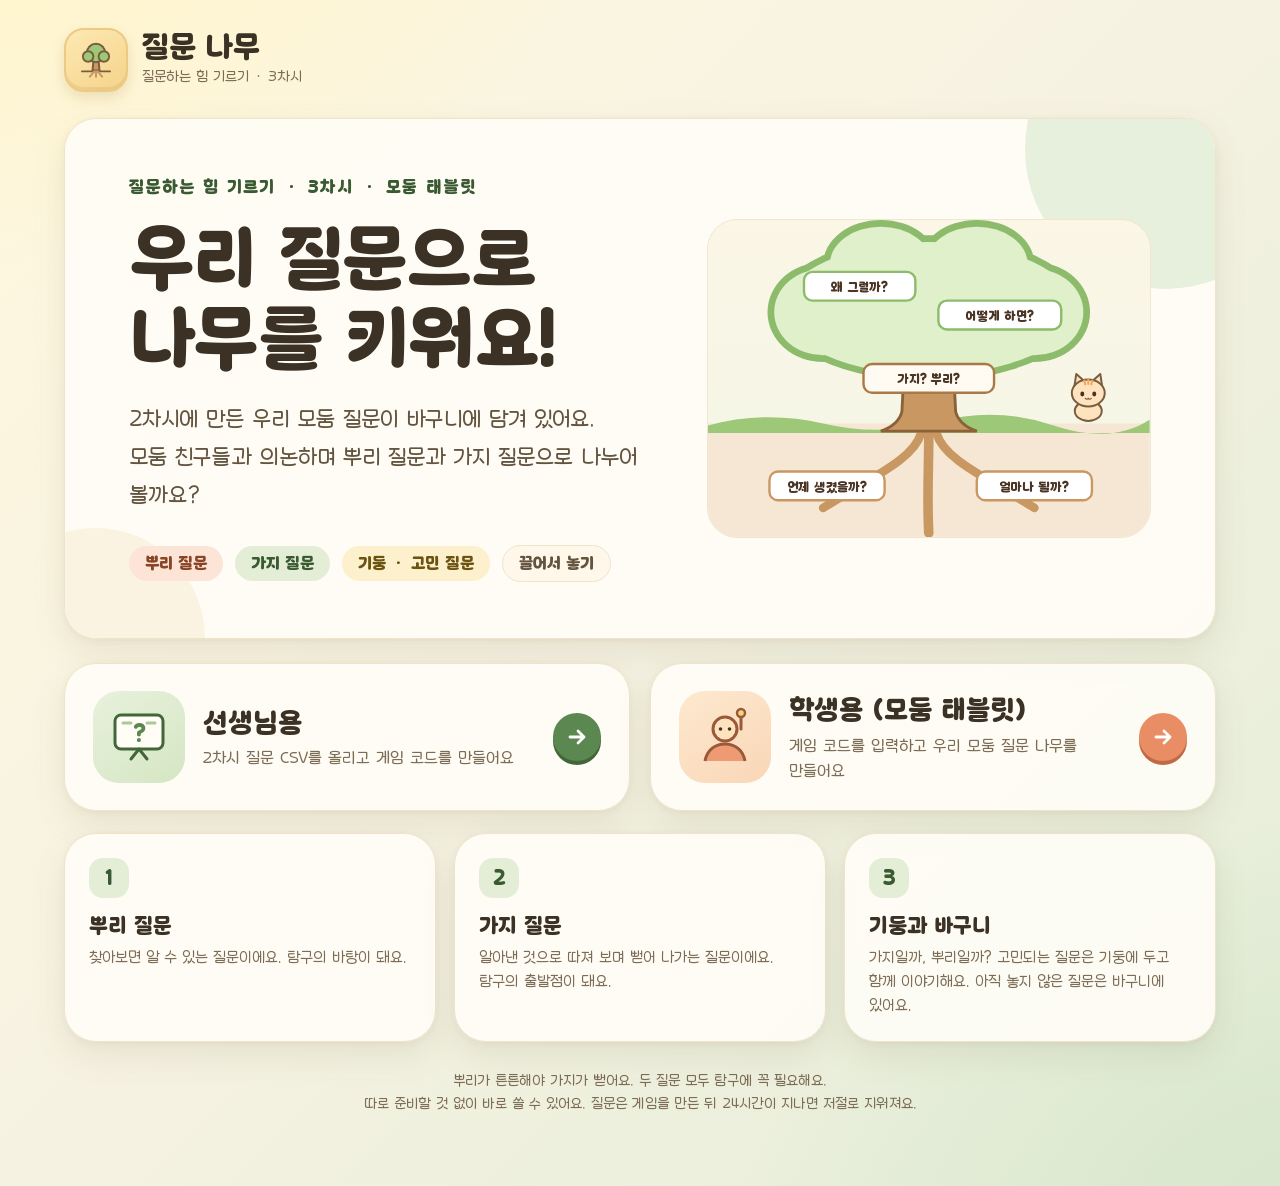
==== commit 8c583ce6: "Add files via upload" ====
--- a/index.html
+++ b/index.html
@@ -4,7 +4,7 @@
   <meta charset="utf-8">
   <meta name="viewport" content="width=device-width, initial-scale=1, viewport-fit=cover">
   <title>질문 나무</title>
-  <meta name="description" content="2차시에 만든 질문을 가지 질문과 뿌리 질문으로 나누어 모둠 질문 나무를 만드는 3차시 활동">
+  <meta name="description" content="2차시에 만든 질문을 뿌리 질문과 가지 질문으로 나누어 모둠 질문 나무를 만드는 3차시 활동">
   <link rel="icon" href="assets/favicon.svg" type="image/svg+xml">
   <link rel="preload" href="assets/fonts/dunggeunmiso-b.woff2" as="font" type="font/woff2" crossorigin>
   <link rel="stylesheet" href="css/app.css">
@@ -23,11 +23,11 @@
         <div>
           <div class="eyebrow">질문하는 힘 기르기 · 3차시 · 모둠 태블릿</div>
           <h1 class="display" id="hero-title">우리 질문으로<br>나무를 키워요!</h1>
-          <p class="lead">2차시에 만든 우리 모둠 질문이 바구니에 담겨 있어요.<br>모둠 친구들과 의논하며 가지 질문과 뿌리 질문으로 나누어 볼까요?</p>
+          <p class="lead">2차시에 만든 우리 모둠 질문이 바구니에 담겨 있어요.<br>모둠 친구들과 의논하며 뿌리 질문과 가지 질문으로 나누어 볼까요?</p>
           <div class="row">
+            <span class="chip apricot">뿌리 질문</span>
             <span class="chip">가지 질문</span>
             <span class="chip butter">기둥 · 고민 질문</span>
-            <span class="chip apricot">뿌리 질문</span>
             <span class="chip cream">끌어서 놓기</span>
           </div>
         </div>
@@ -57,13 +57,13 @@
     <section class="steps" aria-label="활동 방법">
       <div class="card step">
         <div class="num">1</div>
-        <div class="t">가지 질문</div>
-        <div class="d">알아낸 것으로 따져 보며 뻗어 나가는 질문이에요. 탐구의 출발점이 돼요.</div>
+        <div class="t">뿌리 질문</div>
+        <div class="d">찾아보면 알 수 있는 질문이에요. 탐구의 바탕이 돼요.</div>
       </div>
       <div class="card step">
         <div class="num">2</div>
-        <div class="t">뿌리 질문</div>
-        <div class="d">찾아보면 알 수 있는 질문이에요. 탐구의 바탕이 돼요.</div>
+        <div class="t">가지 질문</div>
+        <div class="d">알아낸 것으로 따져 보며 뻗어 나가는 질문이에요. 탐구의 출발점이 돼요.</div>
       </div>
       <div class="card step">
         <div class="num">3</div>
